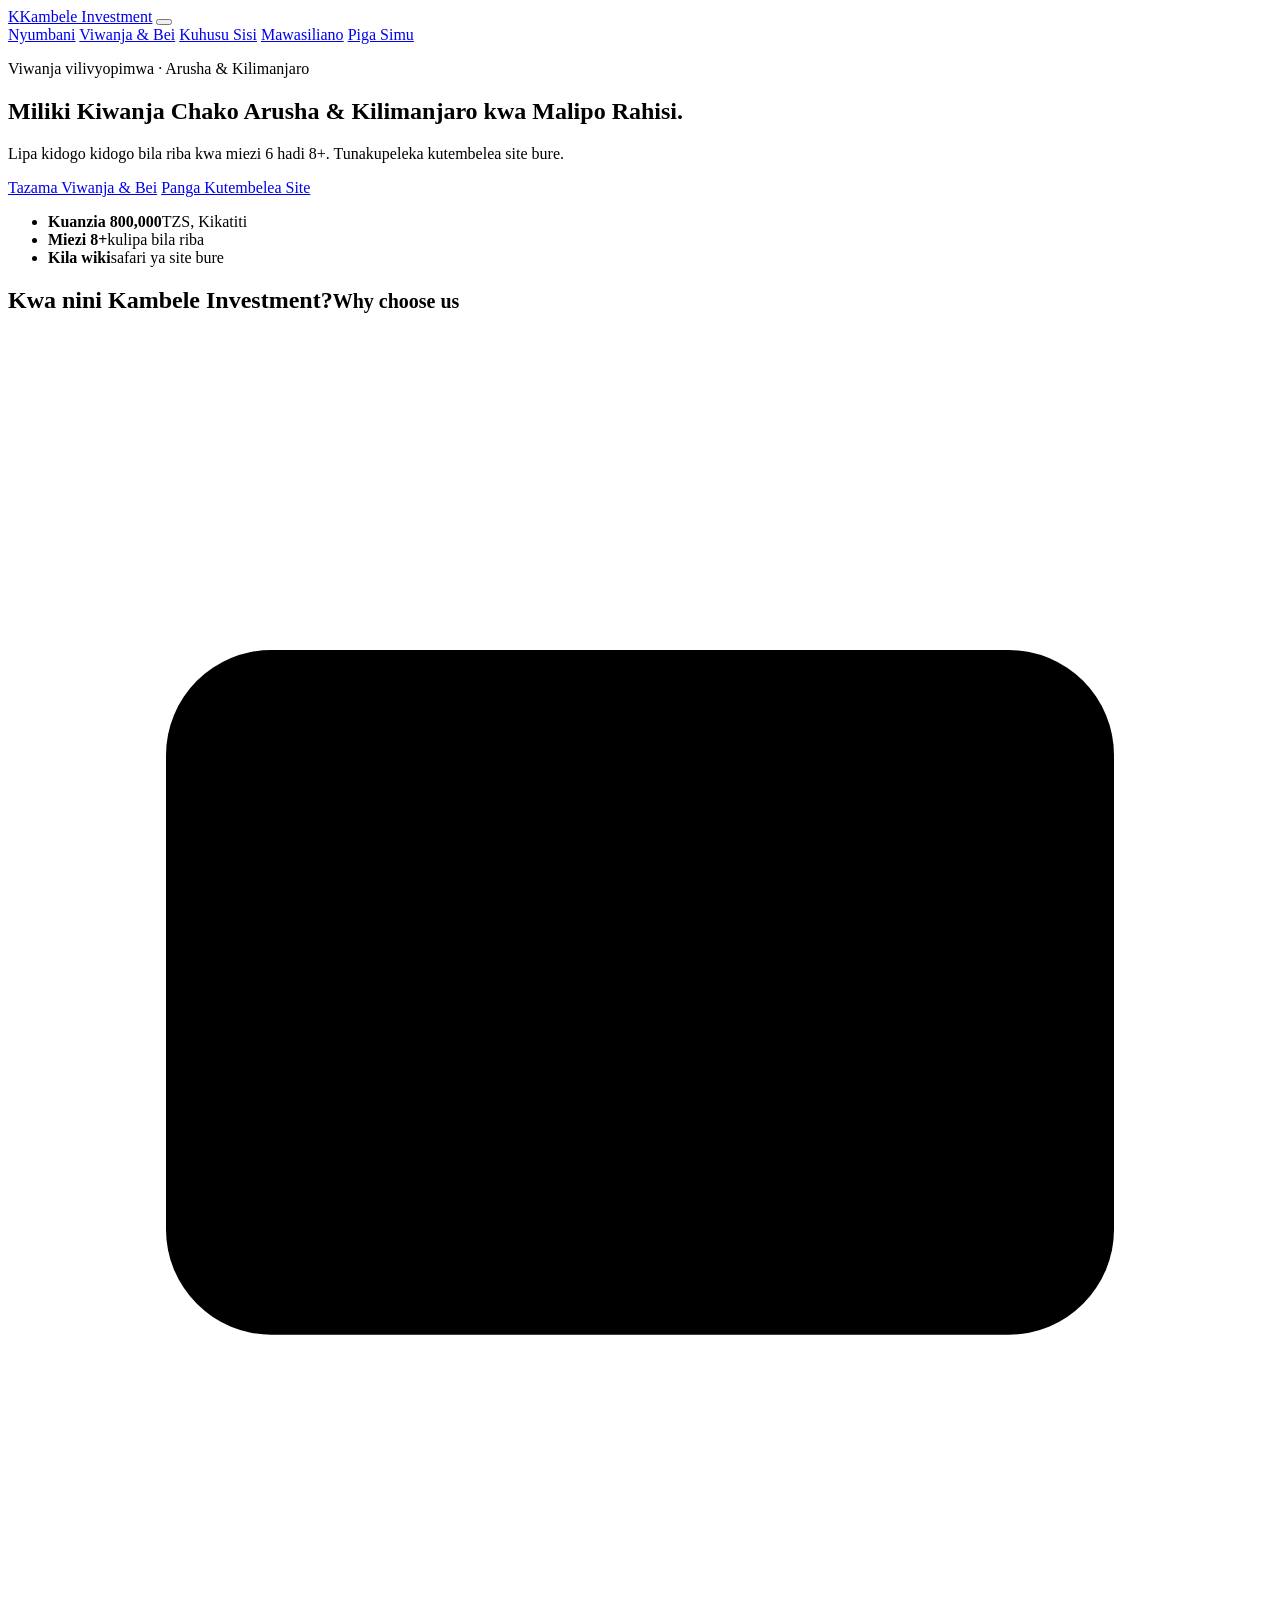
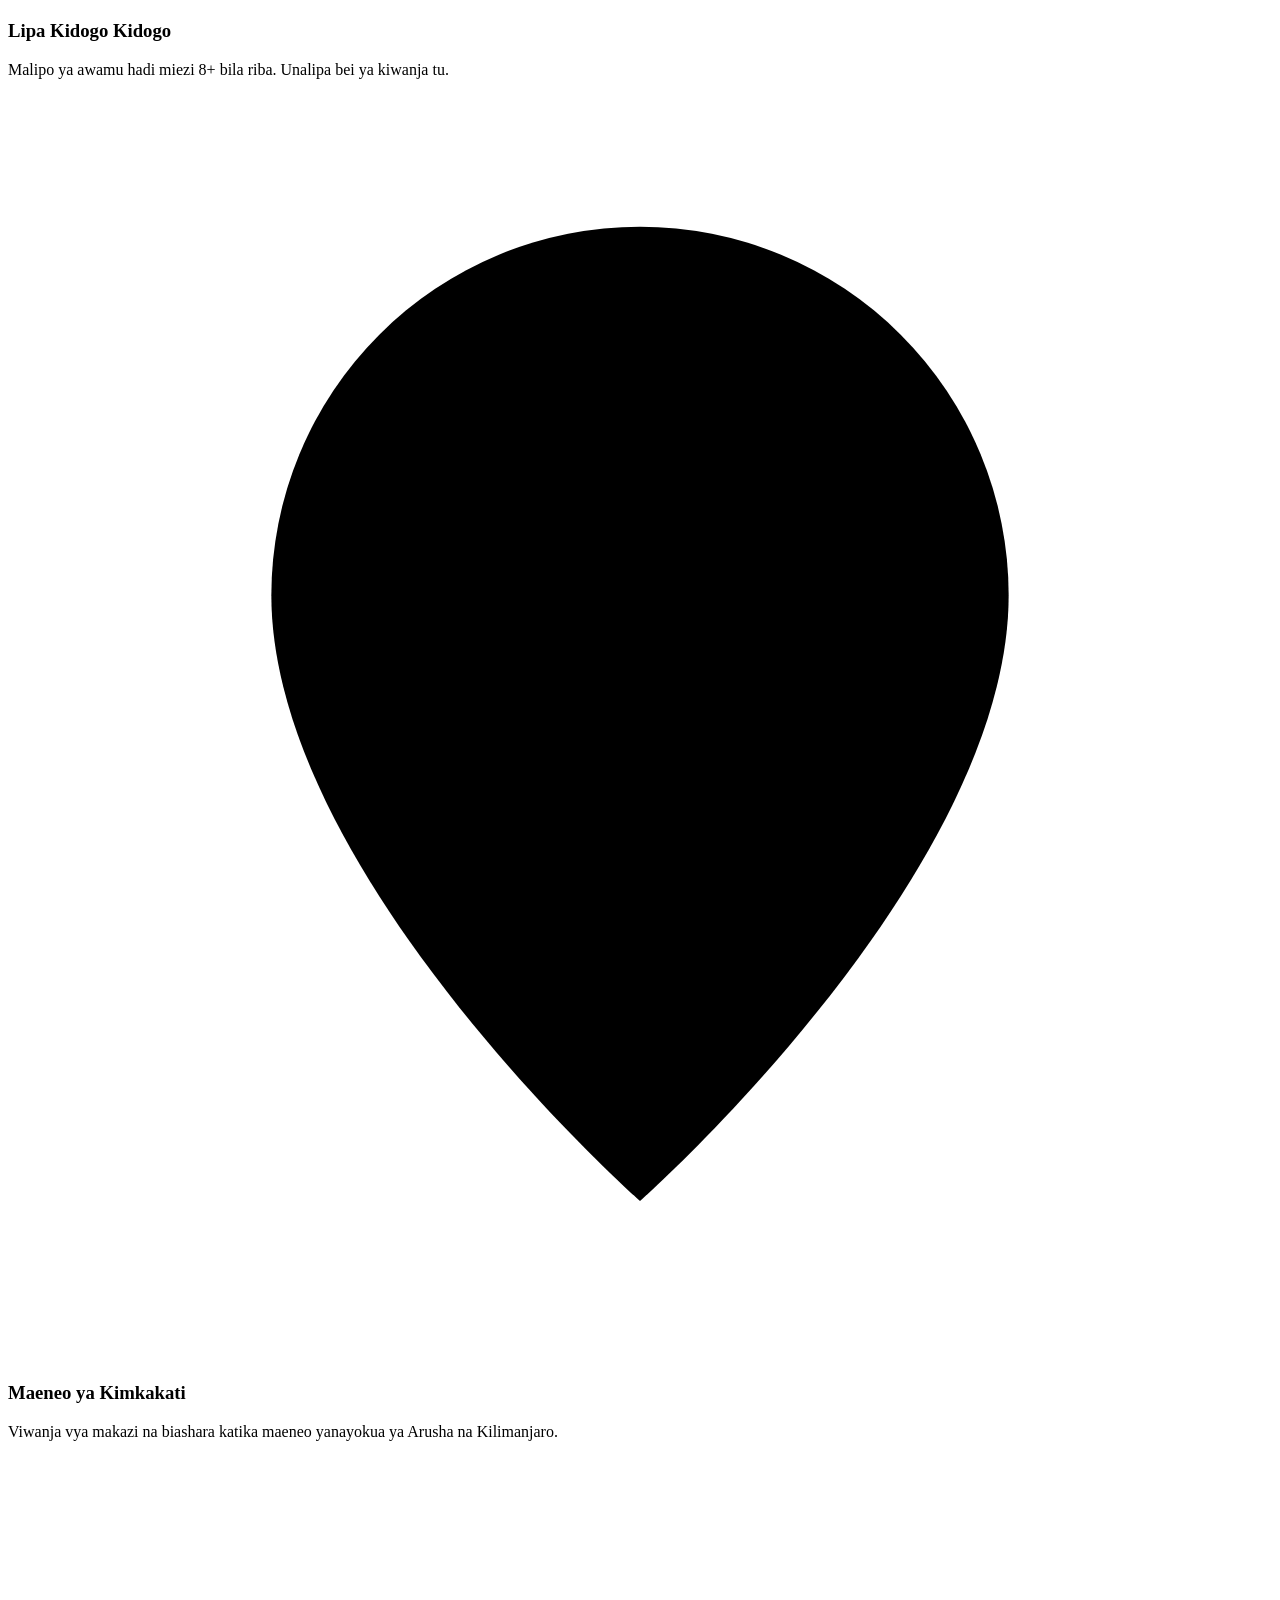
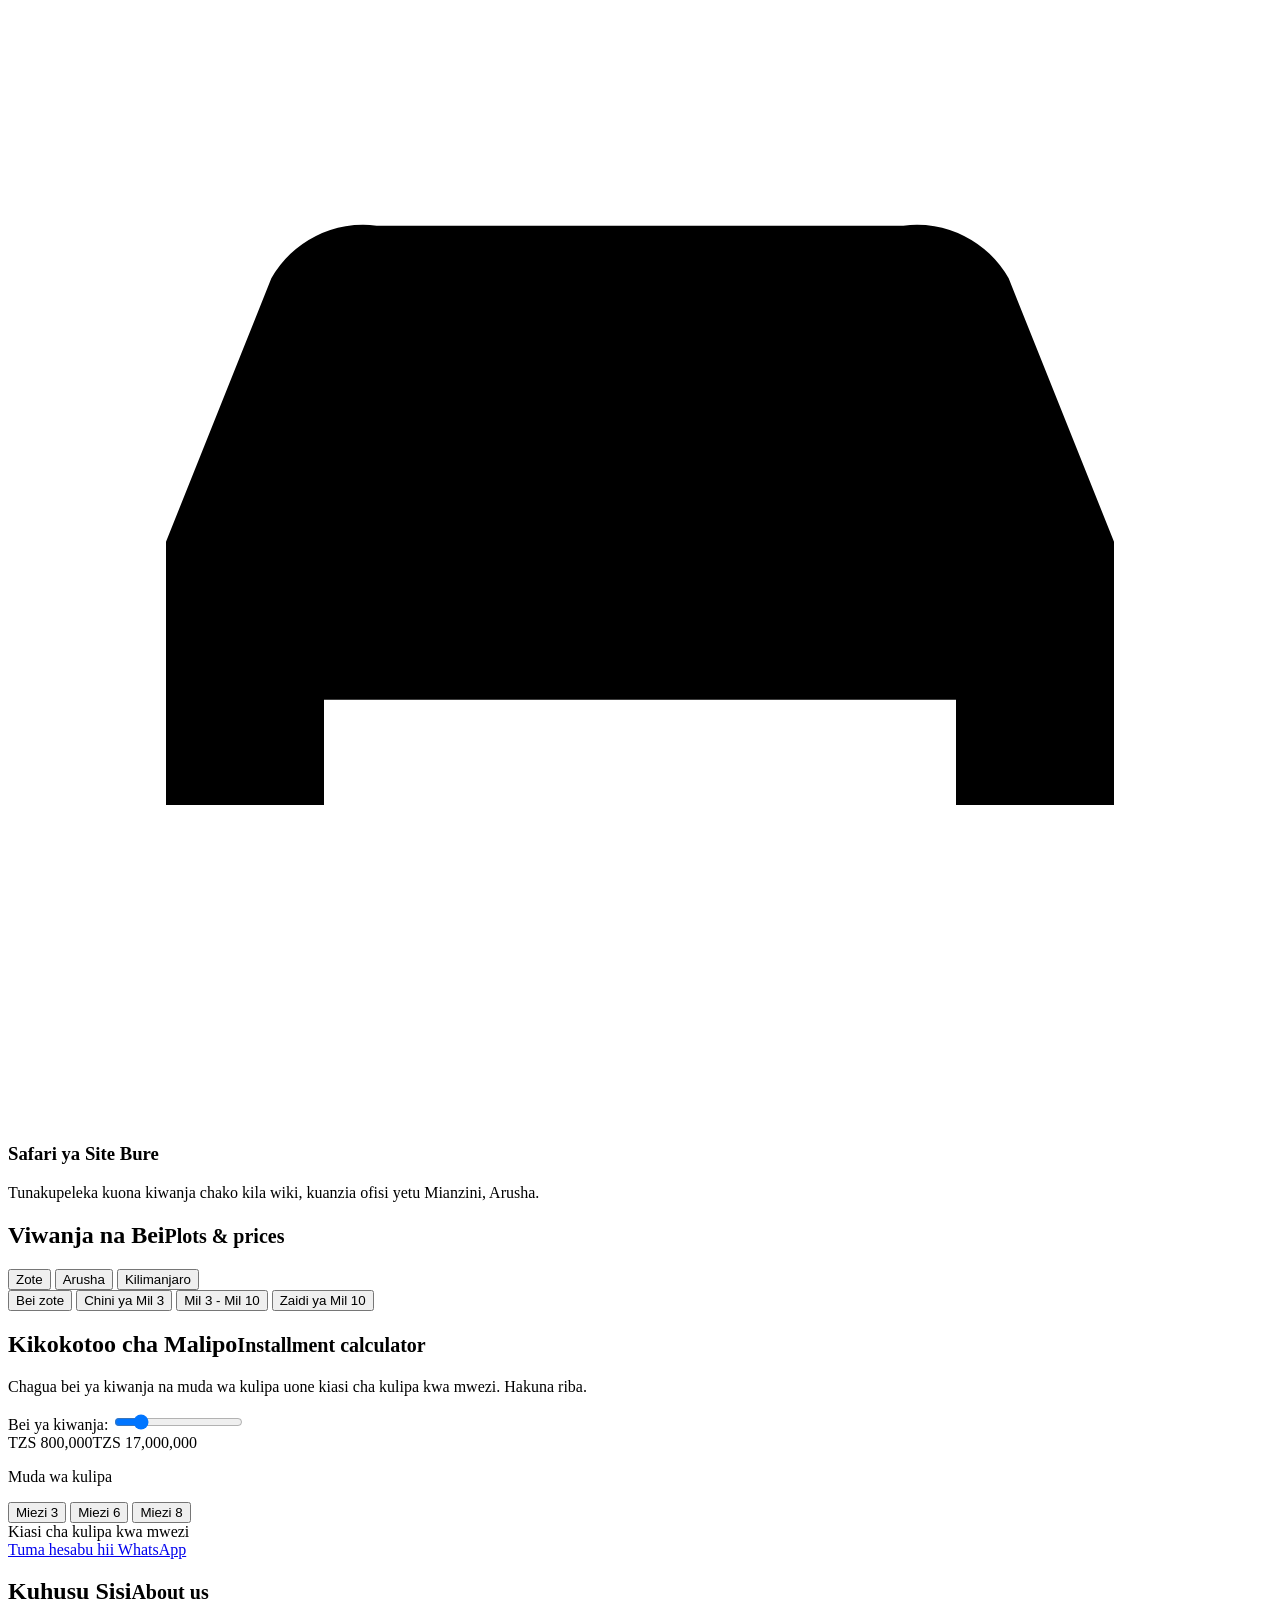
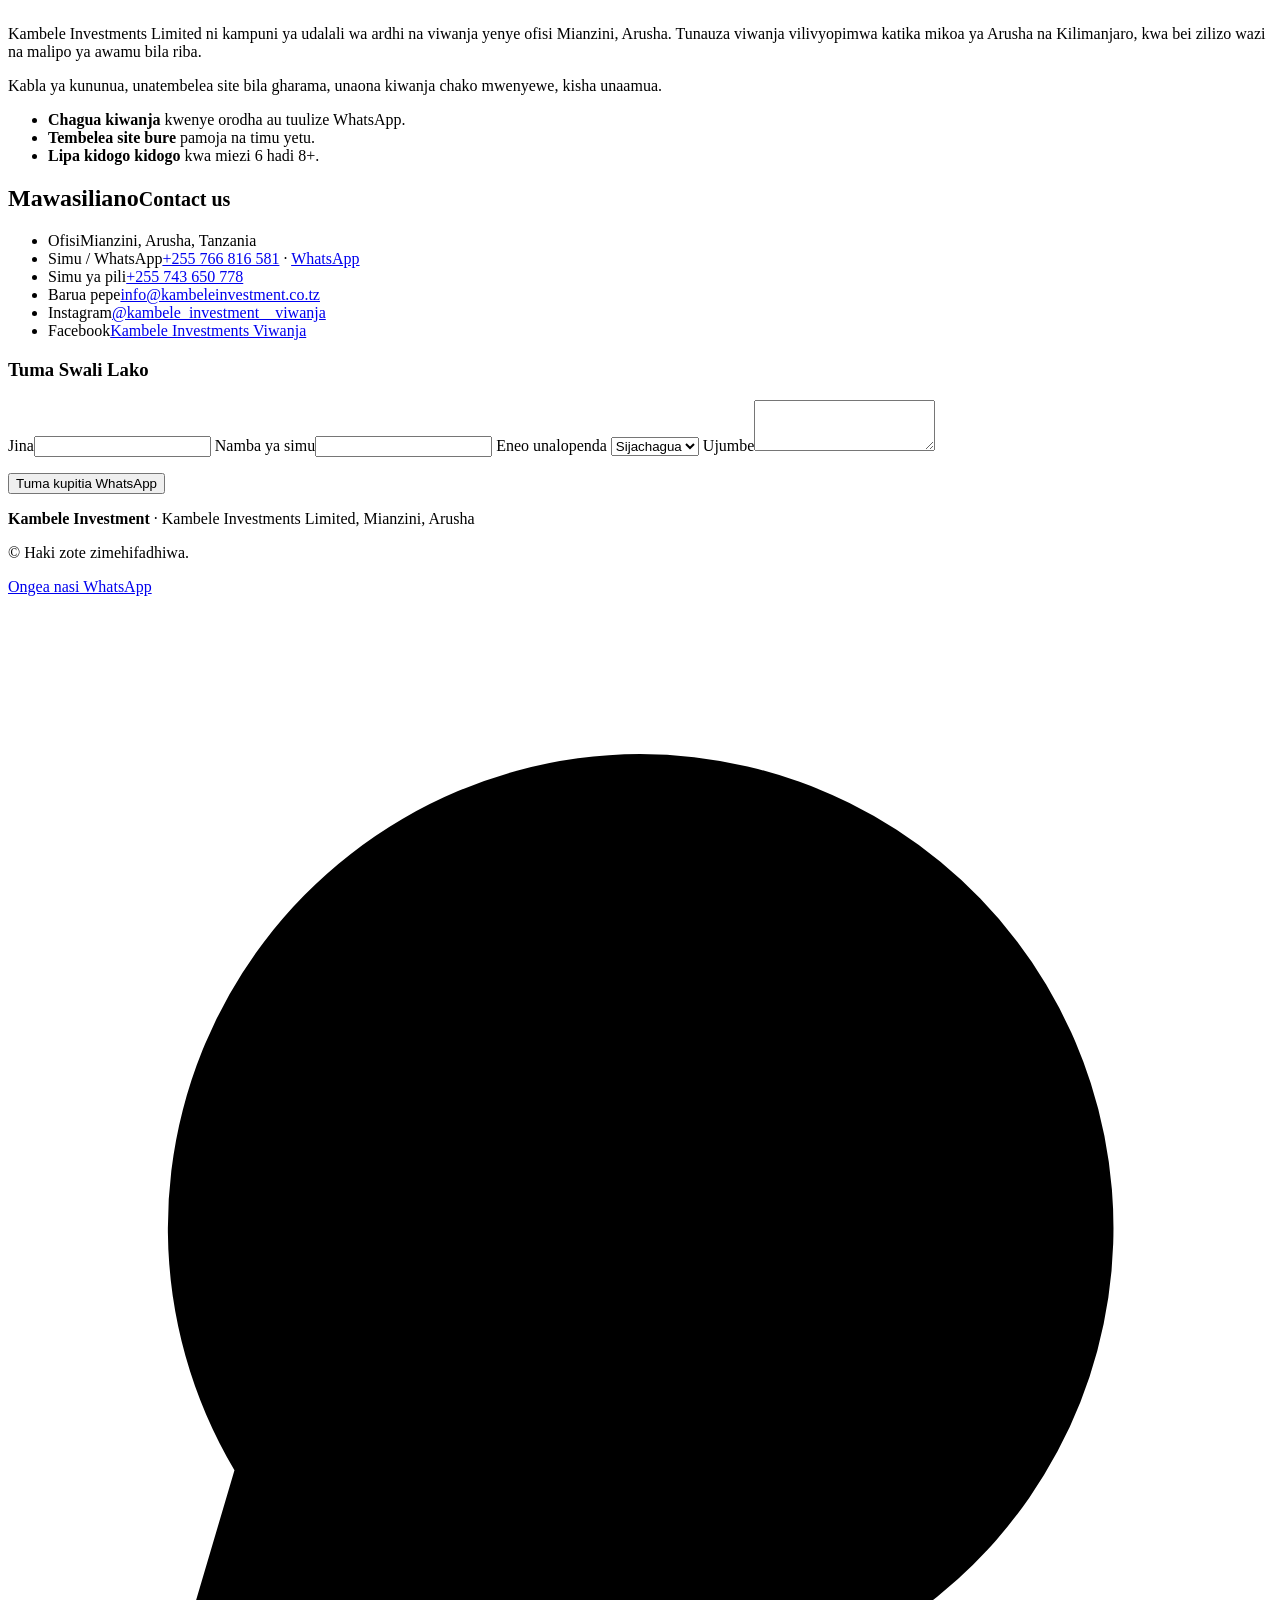
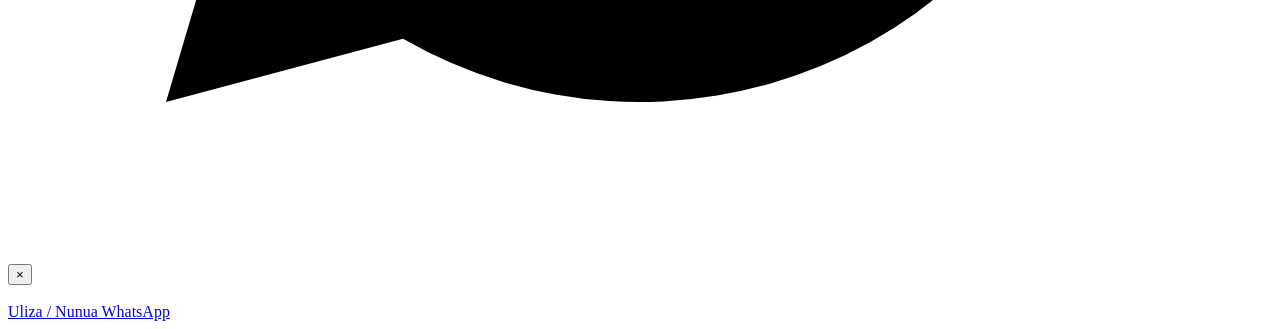
==== index.html @ 0713acb9 "Add files via upload" ====
<!DOCTYPE html>
<html lang="sw">
<head>
<meta charset="UTF-8">
<meta name="viewport" content="width=device-width, initial-scale=1">
<title>Kambele Investment | Viwanja vilivyopimwa Arusha &amp; Kilimanjaro</title>
<meta name="description" content="Miliki kiwanja chako Arusha na Kilimanjaro. Lipa kidogo kidogo bila riba kwa miezi 6 hadi 8+. Tembelea site bure.">
<link rel="preconnect" href="https://fonts.googleapis.com">
<link rel="preconnect" href="https://fonts.gstatic.com" crossorigin>
<link href="https://fonts.googleapis.com/css2?family=Inter:wght@400;500;600&family=Plus+Jakarta+Sans:wght@500;700;800&display=swap" rel="stylesheet">
<link rel="stylesheet" href="css/styles.css">
</head>
<body>

<header class="nav" id="nav">
  <div class="wrap nav__in">
    <a href="#nyumbani" class="brand"><span class="brand__mark">K</span>Kambele Investment</a>
    <button class="nav__toggle" id="navToggle" aria-label="Fungua menyu" aria-expanded="false"><span></span><span></span></button>
    <nav class="nav__links" id="navLinks">
      <a href="#nyumbani">Nyumbani</a>
      <a href="#viwanja">Viwanja &amp; Bei</a>
      <a href="#kuhusu">Kuhusu Sisi</a>
      <a href="#mawasiliano">Mawasiliano</a>
      <a href="tel:+255766816581" class="btn btn--gold btn--sm">Piga Simu</a>
    </nav>
  </div>
</header>

<main>
<section class="hero" id="nyumbani">
  <div class="wrap hero__in">
    <p class="hero__tag">Viwanja vilivyopimwa &middot; Arusha &amp; Kilimanjaro</p>
    <h1>Miliki Kiwanja Chako Arusha &amp; Kilimanjaro kwa Malipo Rahisi.</h1>
    <p class="hero__sub">Lipa kidogo kidogo bila riba kwa miezi 6 hadi 8+. Tunakupeleka kutembelea site bure.</p>
    <div class="hero__cta">
      <a href="#viwanja" class="btn btn--gold">Tazama Viwanja &amp; Bei</a>
      <a id="heroWa" href="#" target="_blank" rel="noopener" class="btn btn--ghost">Panga Kutembelea Site</a>
    </div>
    <ul class="hero__facts">
      <li><strong>Kuanzia 800,000</strong><span>TZS, Kikatiti</span></li>
      <li><strong>Miezi 8+</strong><span>kulipa bila riba</span></li>
      <li><strong>Kila wiki</strong><span>safari ya site bure</span></li>
    </ul>
  </div>
</section>

<section class="sec" id="faida">
  <div class="wrap">
    <h2 class="sec__title reveal">Kwa nini Kambele Investment?<small>Why choose us</small></h2>
    <div class="values">
      <article class="card value reveal">
        <svg viewBox="0 0 24 24" aria-hidden="true"><rect x="3" y="6" width="18" height="13" rx="2"/><path d="M3 10h18M7 15h3"/></svg>
        <h3>Lipa Kidogo Kidogo</h3>
        <p>Malipo ya awamu hadi miezi 8+ bila riba. Unalipa bei ya kiwanja tu.</p>
      </article>
      <article class="card value reveal">
        <svg viewBox="0 0 24 24" aria-hidden="true"><path d="M12 21s7-6.2 7-11.5A7 7 0 0 0 5 9.5C5 14.800 12 21 12 21z"/><circle cx="12" cy="9.500" r="2.500"/></svg>
        <h3>Maeneo ya Kimkakati</h3>
        <p>Viwanja vya makazi na biashara katika maeneo yanayokua ya Arusha na Kilimanjaro.</p>
      </article>
      <article class="card value reveal">
        <svg viewBox="0 0 24 24" aria-hidden="true"><path d="M3 13l2-5a2 2 0 0 1 2-1h10a2 2 0 0 1 2 1l2 5v5h-3v-2H6v2H3z"/><circle cx="7.500" cy="13.500" r="1"/><circle cx="16.500" cy="13.500" r="1"/></svg>
        <h3>Safari ya Site Bure</h3>
        <p>Tunakupeleka kuona kiwanja chako kila wiki, kuanzia ofisi yetu Mianzini, Arusha.</p>
      </article>
    </div>
  </div>
</section>

<section class="sec sec--alt" id="viwanja">
  <div class="wrap">
    <h2 class="sec__title reveal">Viwanja na Bei<small>Plots &amp; prices</small></h2>
    <div class="filters reveal" role="group" aria-label="Chuja viwanja">
      <div class="chips" id="regionFilter">
        <button class="chip is-on" data-v="all">Zote</button>
        <button class="chip" data-v="Arusha">Arusha</button>
        <button class="chip" data-v="Kilimanjaro">Kilimanjaro</button>
      </div>
      <div class="chips" id="priceFilter">
        <button class="chip is-on" data-v="all">Bei zote</button>
        <button class="chip" data-v="low">Chini ya Mil 3</button>
        <button class="chip" data-v="mid">Mil 3 - Mil 10</button>
        <button class="chip" data-v="high">Zaidi ya Mil 10</button>
      </div>
    </div>
    <p class="count" id="count" aria-live="polite"></p>
    <div class="grid" id="grid"></div>
  </div>
</section>

<section class="sec" id="kikokotoo">
  <div class="wrap calc">
    <div class="calc__intro reveal">
      <h2 class="sec__title">Kikokotoo cha Malipo<small>Installment calculator</small></h2>
      <p>Chagua bei ya kiwanja na muda wa kulipa uone kiasi cha kulipa kwa mwezi. Hakuna riba.</p>
    </div>
    <div class="card calc__box reveal">
      <label for="price" class="calc__lbl">Bei ya kiwanja: <strong id="priceOut"></strong></label>
      <input type="range" id="price" min="800000" max="17000000" step="100000" value="3500000">
      <div class="calc__range"><span>TZS 800,000</span><span>TZS 17,000,000</span></div>
      <p class="calc__lbl">Muda wa kulipa</p>
      <div class="chips" id="months">
        <button class="chip" data-m="3">Miezi 3</button>
        <button class="chip" data-m="6">Miezi 6</button>
        <button class="chip is-on" data-m="8">Miezi 8</button>
      </div>
      <div class="calc__res">
        <span>Kiasi cha kulipa kwa mwezi</span>
        <strong id="monthly"></strong>
      </div>
      <a id="calcWa" href="#" target="_blank" rel="noopener" class="btn btn--wa">Tuma hesabu hii WhatsApp</a>
    </div>
  </div>
</section>

<section class="sec sec--green" id="kuhusu">
  <div class="wrap about">
    <div class="reveal">
      <h2 class="sec__title">Kuhusu Sisi<small>About us</small></h2>
      <p>Kambele Investments Limited ni kampuni ya udalali wa ardhi na viwanja yenye ofisi Mianzini, Arusha. Tunauza viwanja vilivyopimwa katika mikoa ya Arusha na Kilimanjaro, kwa bei zilizo wazi na malipo ya awamu bila riba.</p>
      <p>Kabla ya kununua, unatembelea site bila gharama, unaona kiwanja chako mwenyewe, kisha unaamua.</p>
    </div>
    <ul class="steps reveal">
      <li><b>Chagua kiwanja</b> kwenye orodha au tuulize WhatsApp.</li>
      <li><b>Tembelea site bure</b> pamoja na timu yetu.</li>
      <li><b>Lipa kidogo kidogo</b> kwa miezi 6 hadi 8+.</li>
    </ul>
  </div>
</section>

<section class="sec" id="mawasiliano">
  <div class="wrap contact">
    <div class="reveal">
      <h2 class="sec__title">Mawasiliano<small>Contact us</small></h2>
      <ul class="clist">
        <li><span>Ofisi</span>Mianzini, Arusha, Tanzania</li>
        <li><span>Simu / WhatsApp</span><a href="tel:+255766816581">+255 766 816 581</a> &middot; <a href="https://wa.me/255766816581" target="_blank" rel="noopener">WhatsApp</a></li>
        <li><span>Simu ya pili</span><a href="tel:+255743650778">+255 743 650 778</a></li>
        <!-- EMAIL: badilisha anwani hapa na kwenye footer kama itabadilika -->
        <li><span>Barua pepe</span><a href="mailto:info@kambeleinvestment.co.tz">info@kambeleinvestment.co.tz</a></li>
        <li><span>Instagram</span><a href="https://www.instagram.com/kambele_investment__viwanja" target="_blank" rel="noopener">@kambele_investment__viwanja</a></li>
        <!-- FACEBOOK: weka link kamili ya page ukiipata -->
        <li><span>Facebook</span><a href="https://www.facebook.com/search/top?q=Kambele%20Investments%20Viwanja" target="_blank" rel="noopener">Kambele Investments Viwanja</a></li>
      </ul>
    </div>
    <form class="card form reveal" id="inquiry" novalidate>
      <h3>Tuma Swali Lako</h3>
      <label>Jina<input name="name" autocomplete="name" required></label>
      <label>Namba ya simu<input name="phone" type="tel" autocomplete="tel" required></label>
      <label>Eneo unalopenda
        <select name="loc"><option>Sijachagua</option></select>
      </label>
      <label>Ujumbe<textarea name="msg" rows="3"></textarea></label>
      <p class="form__err" id="formErr" role="alert"></p>
      <button class="btn btn--wa" type="submit">Tuma kupitia WhatsApp</button>
    </form>
  </div>
</section>
</main>

<footer class="foot">
  <div class="wrap">
    <p><strong>Kambele Investment</strong> &middot; Kambele Investments Limited, Mianzini, Arusha</p>
    <p>&copy; <span id="yr"></span> Haki zote zimehifadhiwa.</p>
  </div>
</footer>

<a href="https://wa.me/255766816581" id="waFloat" class="wa-float" target="_blank" rel="noopener" aria-label="Ongea nasi WhatsApp">
  <span class="wa-float__tip">Ongea nasi WhatsApp</span>
  <svg viewBox="0 0 24 24" aria-hidden="true"><path d="M12 3a9 9 0 0 0-7.700 13.600L3 21l4.500-1.200A9 9 0 1 0 12 3z"/><path d="M9 8.500c0 3.500 3 6.500 6.500 6.500l1-1.500-2-1-1 .8c-1-.4-2-1.400-2.400-2.400l.8-1-1-2z"/></svg>
</a>

<div class="modal" id="modal" aria-hidden="true">
  <div class="modal__bg" data-close></div>
  <div class="modal__box" role="dialog" aria-modal="true" aria-labelledby="mTitle">
    <button class="modal__x" data-close aria-label="Funga">&times;</button>
    <span class="tag" id="mTag"></span>
    <h3 id="mTitle"></h3>
    <dl id="mList"></dl>
    <a id="mWa" href="#" target="_blank" rel="noopener" class="btn btn--wa">Uliza / Nunua WhatsApp</a>
  </div>
</div>

<script src="js/main.js"></script>
</body>
</html>
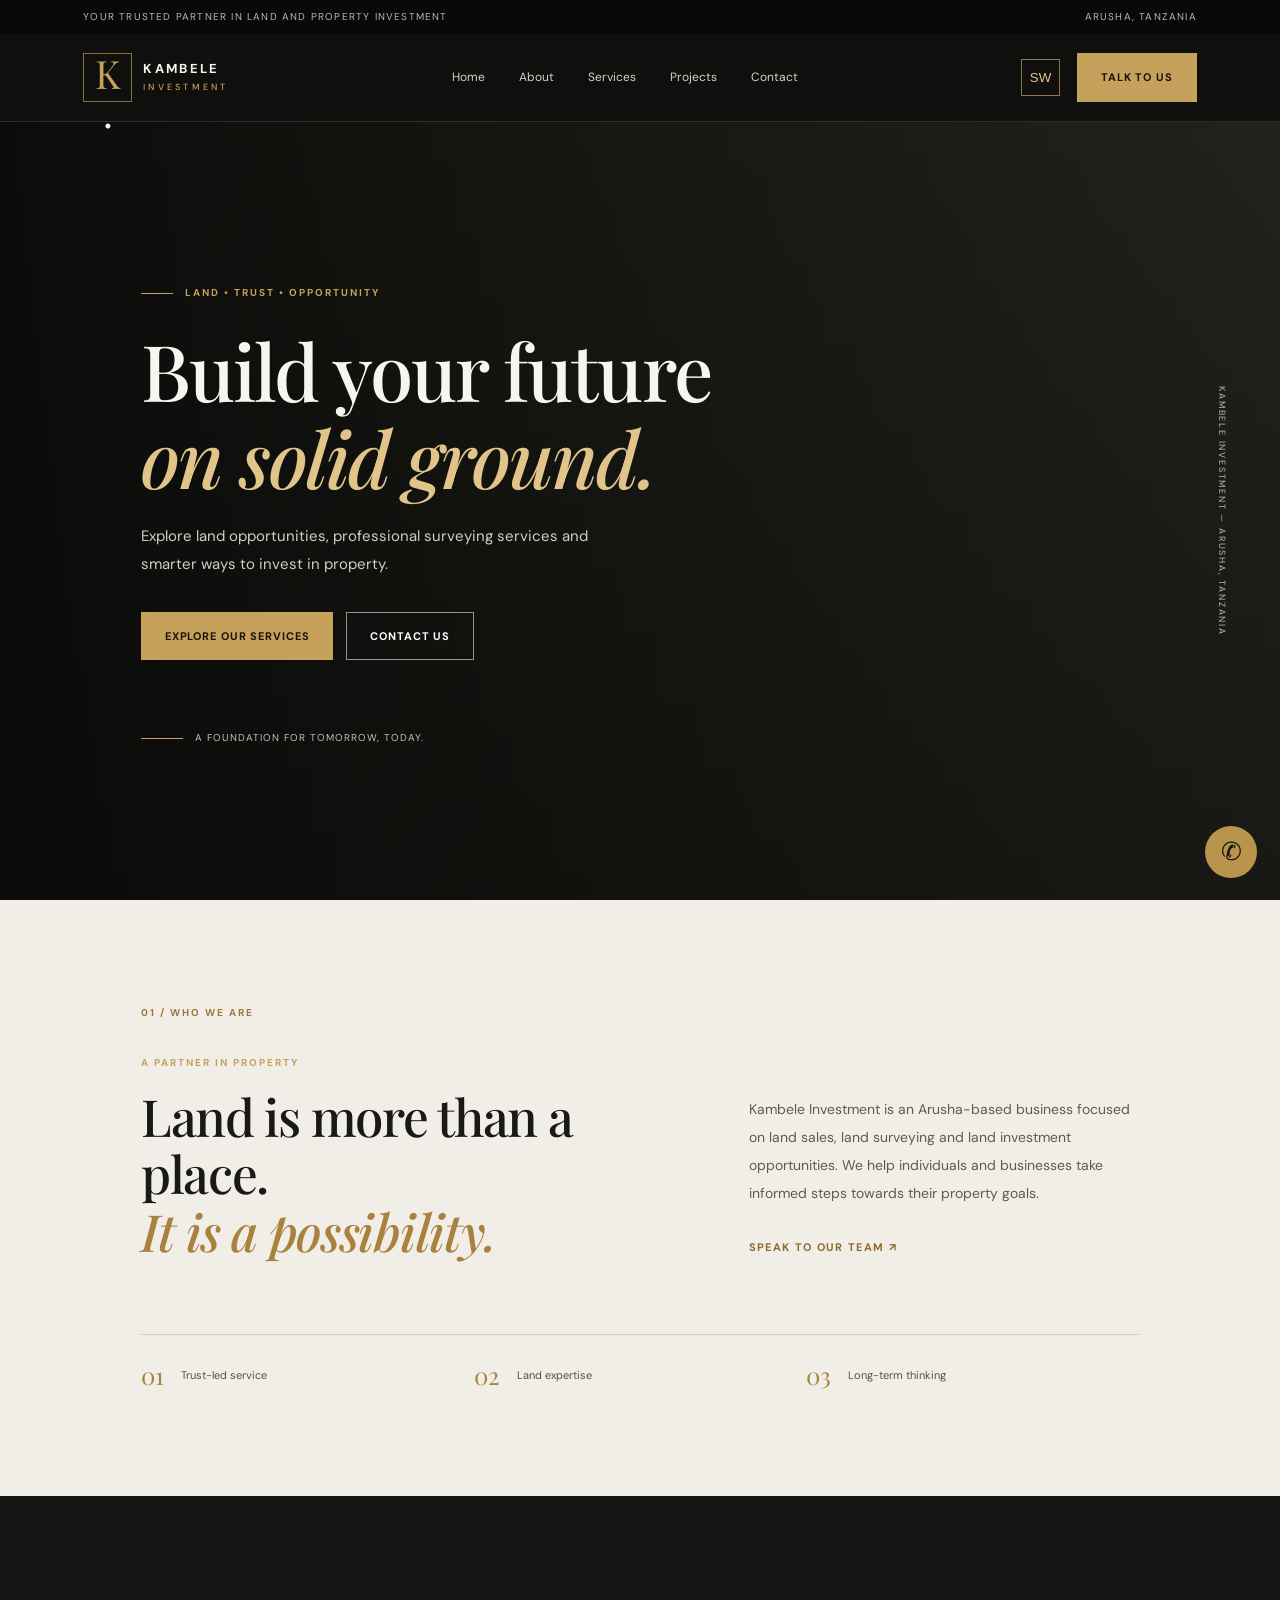
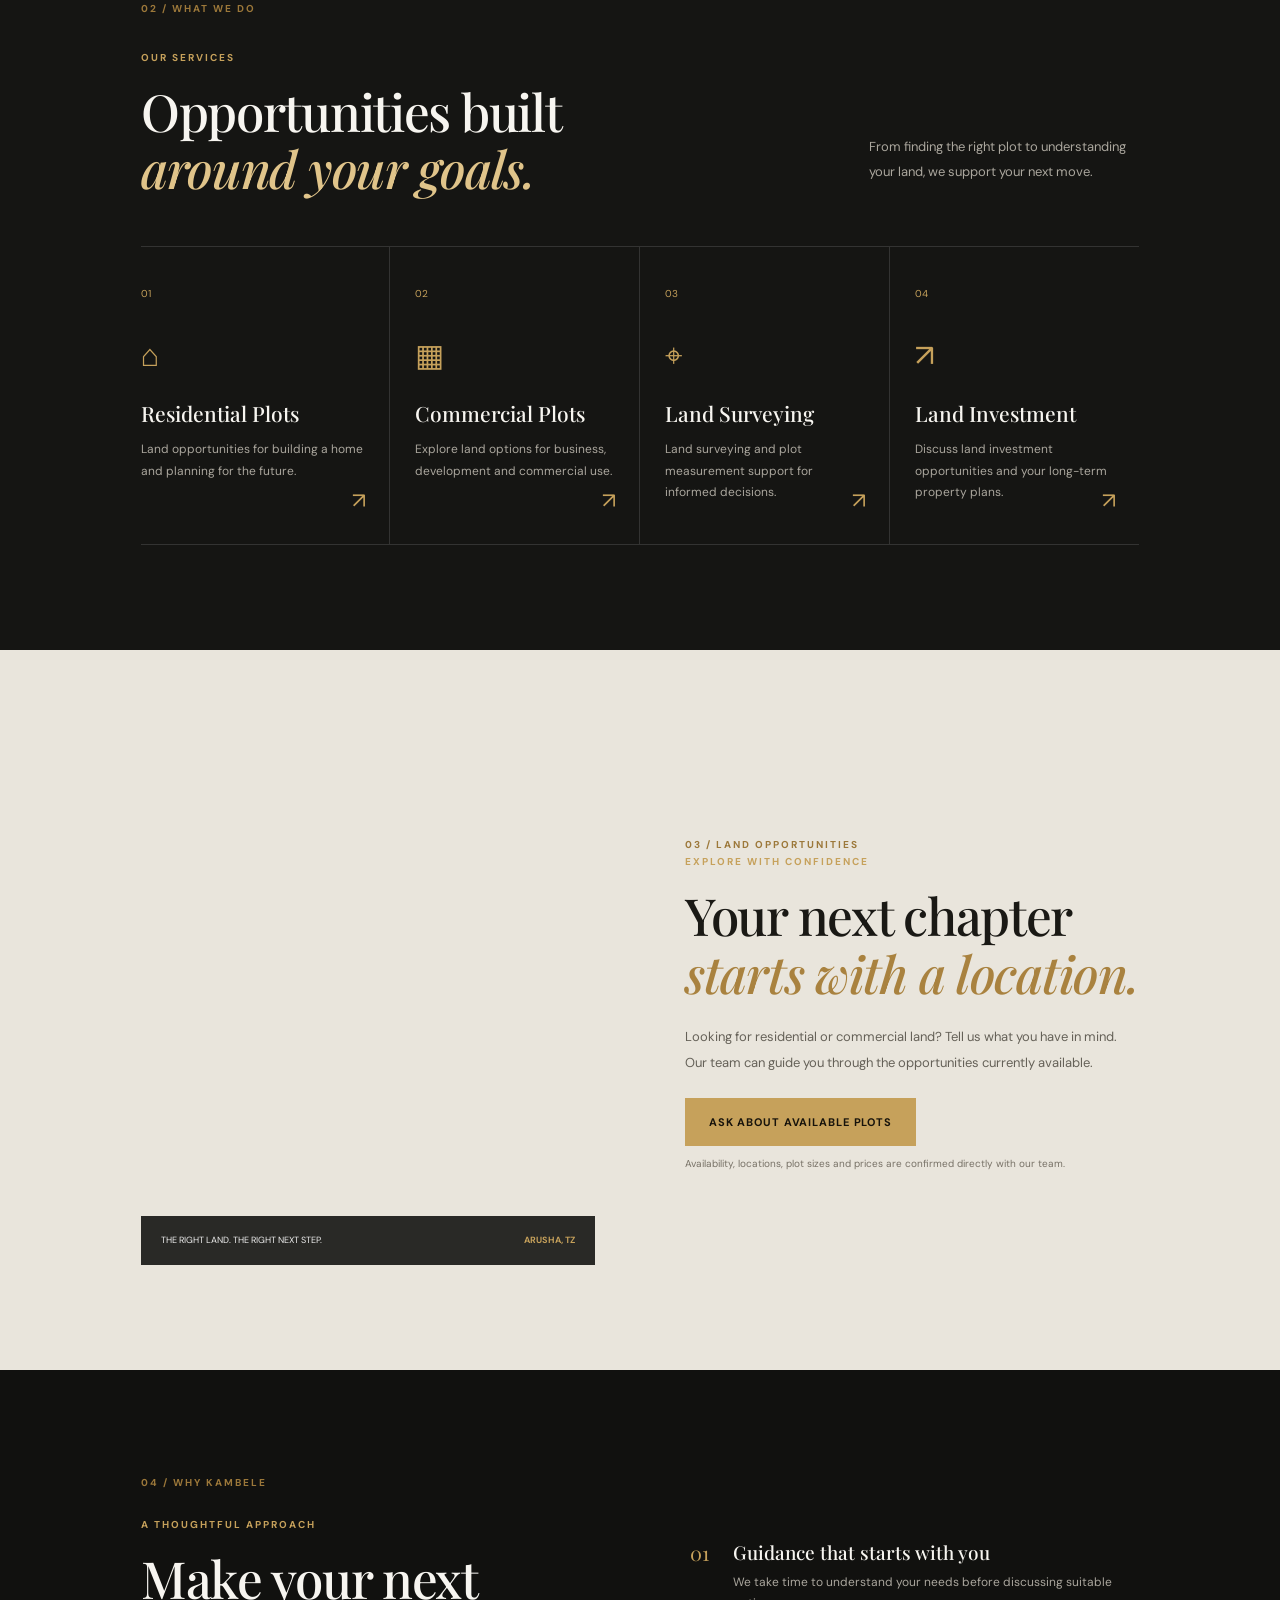
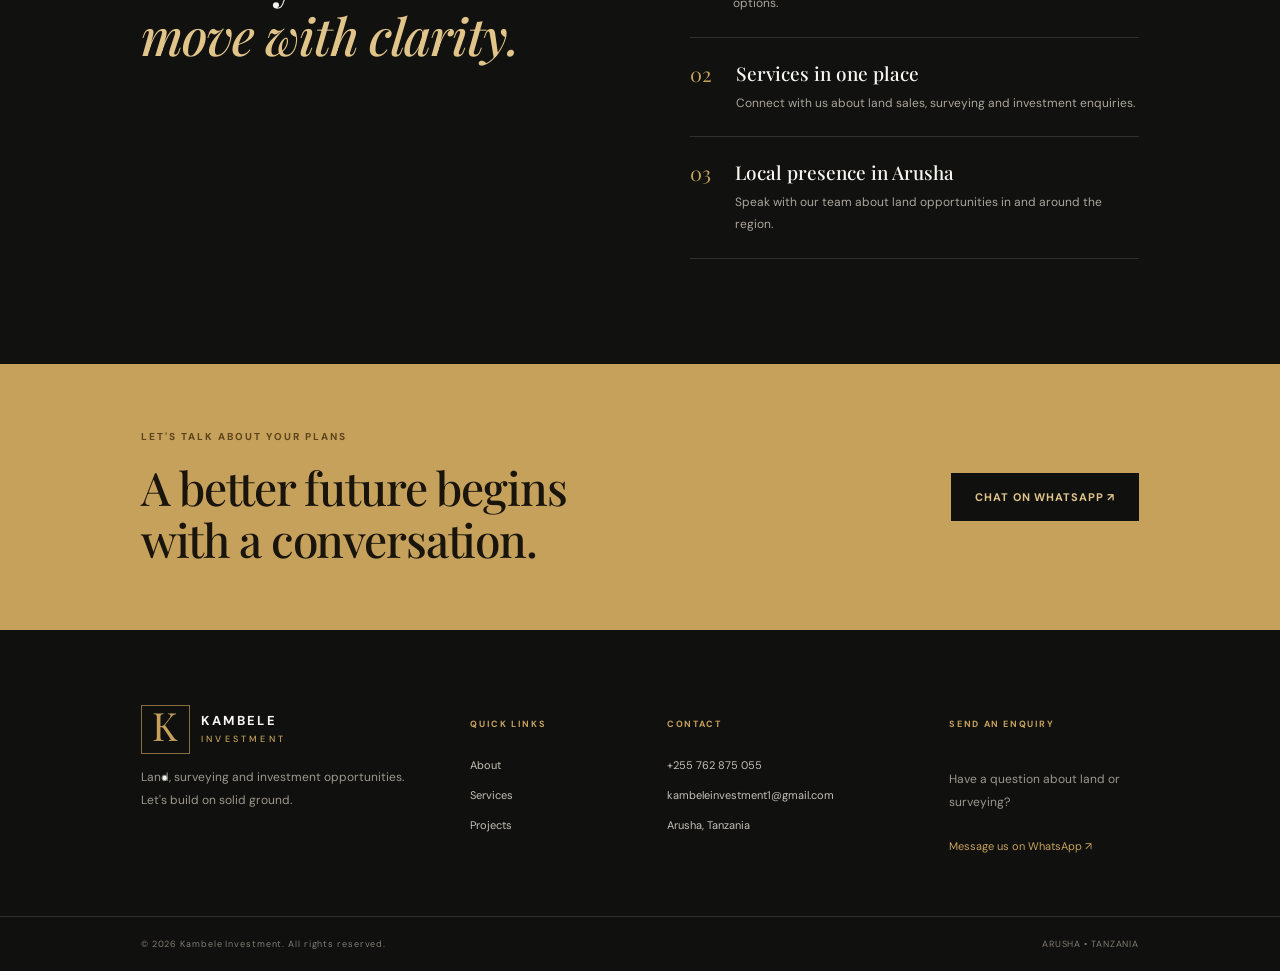
==== commit 2b1f0275: "Update index.html" ====
--- a/index.html
+++ b/index.html
@@ -1,186 +1,394 @@
 <!DOCTYPE html>
-<html lang="sw">
+<html lang="en">
 <head>
-<meta charset="UTF-8">
-<meta name="viewport" content="width=device-width, initial-scale=1">
-<title>Kambele Investment | Viwanja vilivyopimwa Arusha &amp; Kilimanjaro</title>
-<meta name="description" content="Miliki kiwanja chako Arusha na Kilimanjaro. Lipa kidogo kidogo bila riba kwa miezi 6 hadi 8+. Tembelea site bure.">
-<link rel="preconnect" href="https://fonts.googleapis.com">
-<link rel="preconnect" href="https://fonts.gstatic.com" crossorigin>
-<link href="https://fonts.googleapis.com/css2?family=Inter:wght@400;500;600&family=Plus+Jakarta+Sans:wght@500;700;800&display=swap" rel="stylesheet">
-<link rel="stylesheet" href="css/styles.css">
+  <meta charset="UTF-8">
+  <meta name="viewport" content="width=device-width, initial-scale=1.0">
+  <meta name="description" content="Kambele Investment - Land sales, land surveying and land investment opportunities in Tanzania.">
+  <title>Kambele Investment | Land & Property Investment</title>
+
+  <link rel="preconnect" href="https://fonts.googleapis.com">
+  <link rel="preconnect" href="https://fonts.gstatic.com" crossorigin>
+  <link href="https://fonts.googleapis.com/css2?family=DM+Sans:wght@400;500;600;700&family=Playfair+Display:wght@500;600;700&display=swap" rel="stylesheet">
+
+  <link rel="stylesheet" href="style.css">
 </head>
+
 <body>
 
-<header class="nav" id="nav">
-  <div class="wrap nav__in">
-    <a href="#nyumbani" class="brand"><span class="brand__mark">K</span>Kambele Investment</a>
-    <button class="nav__toggle" id="navToggle" aria-label="Fungua menyu" aria-expanded="false"><span></span><span></span></button>
-    <nav class="nav__links" id="navLinks">
-      <a href="#nyumbani">Nyumbani</a>
-      <a href="#viwanja">Viwanja &amp; Bei</a>
-      <a href="#kuhusu">Kuhusu Sisi</a>
-      <a href="#mawasiliano">Mawasiliano</a>
-      <a href="tel:+255766816581" class="btn btn--gold btn--sm">Piga Simu</a>
-    </nav>
-  </div>
+<div class="announcement">
+  <span data-i18n="announcement">Your trusted partner in land and property investment</span>
+  <span>Arusha, Tanzania</span>
+</div>
+
+<header class="site-header">
+
+  <a class="brand" href="#home">
+    <span class="brand-mark">K<span>.</span></span>
+    <span class="brand-name">KAMBELE
+      <small>INVESTMENT</small>
+    </span>
+  </a>
+
+  <button class="menu-toggle" aria-label="Open navigation">☰</button>
+
+  <nav class="nav">
+    <a href="#home" data-i18n="navHome">Home</a>
+    <a href="#about" data-i18n="navAbout">About</a>
+    <a href="#services" data-i18n="navServices">Services</a>
+    <a href="#projects" data-i18n="navProjects">Projects</a>
+    <a href="#contact" data-i18n="navContact">Contact</a>
+  </nav>
+
+  <div class="header-actions">
+    <button class="lang-switch" id="languageToggle">SW</button>
+    <a class="button button-gold header-cta"
+       href="https://wa.me/255762875055"
+       target="_blank"
+       data-i18n="headerCta">Talk to us</a>
+  </div>
+
 </header>
 
 <main>
-<section class="hero" id="nyumbani">
-  <div class="wrap hero__in">
-    <p class="hero__tag">Viwanja vilivyopimwa &middot; Arusha &amp; Kilimanjaro</p>
-    <h1>Miliki Kiwanja Chako Arusha &amp; Kilimanjaro kwa Malipo Rahisi.</h1>
-    <p class="hero__sub">Lipa kidogo kidogo bila riba kwa miezi 6 hadi 8+. Tunakupeleka kutembelea site bure.</p>
-    <div class="hero__cta">
-      <a href="#viwanja" class="btn btn--gold">Tazama Viwanja &amp; Bei</a>
-      <a id="heroWa" href="#" target="_blank" rel="noopener" class="btn btn--ghost">Panga Kutembelea Site</a>
-    </div>
-    <ul class="hero__facts">
-      <li><strong>Kuanzia 800,000</strong><span>TZS, Kikatiti</span></li>
-      <li><strong>Miezi 8+</strong><span>kulipa bila riba</span></li>
-      <li><strong>Kila wiki</strong><span>safari ya site bure</span></li>
-    </ul>
-  </div>
-</section>
-
-<section class="sec" id="faida">
-  <div class="wrap">
-    <h2 class="sec__title reveal">Kwa nini Kambele Investment?<small>Why choose us</small></h2>
-    <div class="values">
-      <article class="card value reveal">
-        <svg viewBox="0 0 24 24" aria-hidden="true"><rect x="3" y="6" width="18" height="13" rx="2"/><path d="M3 10h18M7 15h3"/></svg>
-        <h3>Lipa Kidogo Kidogo</h3>
-        <p>Malipo ya awamu hadi miezi 8+ bila riba. Unalipa bei ya kiwanja tu.</p>
-      </article>
-      <article class="card value reveal">
-        <svg viewBox="0 0 24 24" aria-hidden="true"><path d="M12 21s7-6.2 7-11.5A7 7 0 0 0 5 9.5C5 14.800 12 21 12 21z"/><circle cx="12" cy="9.500" r="2.500"/></svg>
-        <h3>Maeneo ya Kimkakati</h3>
-        <p>Viwanja vya makazi na biashara katika maeneo yanayokua ya Arusha na Kilimanjaro.</p>
-      </article>
-      <article class="card value reveal">
-        <svg viewBox="0 0 24 24" aria-hidden="true"><path d="M3 13l2-5a2 2 0 0 1 2-1h10a2 2 0 0 1 2 1l2 5v5h-3v-2H6v2H3z"/><circle cx="7.500" cy="13.500" r="1"/><circle cx="16.500" cy="13.500" r="1"/></svg>
-        <h3>Safari ya Site Bure</h3>
-        <p>Tunakupeleka kuona kiwanja chako kila wiki, kuanzia ofisi yetu Mianzini, Arusha.</p>
-      </article>
-    </div>
-  </div>
-</section>
-
-<section class="sec sec--alt" id="viwanja">
-  <div class="wrap">
-    <h2 class="sec__title reveal">Viwanja na Bei<small>Plots &amp; prices</small></h2>
-    <div class="filters reveal" role="group" aria-label="Chuja viwanja">
-      <div class="chips" id="regionFilter">
-        <button class="chip is-on" data-v="all">Zote</button>
-        <button class="chip" data-v="Arusha">Arusha</button>
-        <button class="chip" data-v="Kilimanjaro">Kilimanjaro</button>
+
+<!-- HERO SECTION -->
+
+<section class="hero" id="home">
+
+  <div class="hero-overlay"></div>
+
+  <div class="hero-content">
+
+    <p class="eyebrow">
+      <span></span>
+      LAND • TRUST • OPPORTUNITY
+    </p>
+
+    <h1 data-i18n="heroTitle">
+      Build your future<br>
+      <em>on solid ground.</em>
+    </h1>
+
+    <p class="hero-copy" data-i18n="heroCopy">
+      Explore land opportunities, professional surveying services
+      and smarter ways to invest in property.
+    </p>
+
+    <div class="hero-buttons">
+      <a class="button button-gold" href="#services"
+         data-i18n="exploreServices">Explore our services</a>
+
+      <a class="button button-outline" href="#contact"
+         data-i18n="contactUs">Contact us</a>
+    </div>
+
+    <div class="hero-note">
+      <span class="note-line"></span>
+      A foundation for tomorrow, today.
+    </div>
+
+  </div>
+
+  <div class="hero-side-label">
+    KAMBELE INVESTMENT — ARUSHA, TANZANIA
+  </div>
+
+</section>
+
+<!-- ABOUT SECTION -->
+
+<section class="intro section-pad" id="about">
+
+  <div class="section-kicker">01 / WHO WE ARE</div>
+
+  <div class="intro-grid">
+
+    <div>
+      <p class="gold-label">A PARTNER IN PROPERTY</p>
+
+      <h2 data-i18n="introTitle">
+        Land is more than a place.<br>
+        <em>It is a possibility.</em>
+      </h2>
+    </div>
+
+    <div class="intro-text">
+
+      <p data-i18n="introCopy">
+        Kambele Investment is an Arusha-based business focused on
+        land sales, land surveying and land investment opportunities.
+        We help individuals and businesses take informed steps
+        towards their property goals.
+      </p>
+
+      <a class="text-link" href="#contact">
+        Speak to our team ↗
+      </a>
+
+    </div>
+
+  </div>
+
+  <div class="values-strip">
+
+    <div>
+      <strong>01</strong>
+      <span>Trust-led service</span>
+    </div>
+
+    <div>
+      <strong>02</strong>
+      <span>Land expertise</span>
+    </div>
+
+    <div>
+      <strong>03</strong>
+      <span>Long-term thinking</span>
+    </div>
+
+  </div>
+
+</section>
+
+<!-- SERVICES -->
+
+<section class="services section-pad" id="services">
+
+  <div class="section-heading">
+
+    <div>
+      <div class="section-kicker">02 / WHAT WE DO</div>
+      <p class="gold-label">OUR SERVICES</p>
+
+      <h2 data-i18n="servicesTitle">
+        Opportunities built<br>
+        <em>around your goals.</em>
+      </h2>
+    </div>
+
+    <p class="heading-aside">
+      From finding the right plot to understanding your land,
+      we support your next move.
+    </p>
+
+  </div>
+
+  <div class="service-grid">
+
+    <article class="service-card">
+      <span class="service-number">01</span>
+      <div class="service-icon">⌂</div>
+      <h3>Residential Plots</h3>
+      <p>Land opportunities for building a home and planning for the future.</p>
+      <a href="#contact">↗</a>
+    </article>
+
+    <article class="service-card">
+      <span class="service-number">02</span>
+      <div class="service-icon">▦</div>
+      <h3>Commercial Plots</h3>
+      <p>Explore land options for business, development and commercial use.</p>
+      <a href="#contact">↗</a>
+    </article>
+
+    <article class="service-card">
+      <span class="service-number">03</span>
+      <div class="service-icon">⌖</div>
+      <h3>Land Surveying</h3>
+      <p>Land surveying and plot measurement support for informed decisions.</p>
+      <a href="#contact">↗</a>
+    </article>
+
+    <article class="service-card">
+      <span class="service-number">04</span>
+      <div class="service-icon">↗</div>
+      <h3>Land Investment</h3>
+      <p>Discuss land investment opportunities and your long-term property plans.</p>
+      <a href="#contact">↗</a>
+    </article>
+
+  </div>
+
+</section>
+
+<!-- PROJECTS -->
+
+<section class="feature section-pad" id="projects">
+
+  <div class="feature-image">
+    <div class="image-caption">
+      <span>THE RIGHT LAND. THE RIGHT NEXT STEP.</span>
+      <b>ARUSHA, TZ</b>
+    </div>
+  </div>
+
+  <div class="feature-content">
+
+    <div class="section-kicker">03 / LAND OPPORTUNITIES</div>
+
+    <p class="gold-label">EXPLORE WITH CONFIDENCE</p>
+
+    <h2>
+      Your next chapter<br>
+      <em>starts with a location.</em>
+    </h2>
+
+    <p>
+      Looking for residential or commercial land?
+      Tell us what you have in mind. Our team can guide you
+      through the opportunities currently available.
+    </p>
+
+    <a class="button button-gold"
+       href="https://wa.me/255762875055"
+       target="_blank">
+       Ask about available plots
+    </a>
+
+    <p class="small-note">
+      Availability, locations, plot sizes and prices are confirmed directly with our team.
+    </p>
+
+  </div>
+
+</section>
+
+<!-- WHY CHOOSE US -->
+
+<section class="why section-pad">
+
+  <div class="section-kicker">04 / WHY KAMBELE</div>
+
+  <div class="why-grid">
+
+    <div>
+      <p class="gold-label">A THOUGHTFUL APPROACH</p>
+
+      <h2>
+        Make your next<br>
+        <em>move with clarity.</em>
+      </h2>
+    </div>
+
+    <div class="why-list">
+
+      <div>
+        <span>01</span>
+        <section>
+          <h3>Guidance that starts with you</h3>
+          <p>We take time to understand your needs before discussing suitable options.</p>
+        </section>
       </div>
-      <div class="chips" id="priceFilter">
-        <button class="chip is-on" data-v="all">Bei zote</button>
-        <button class="chip" data-v="low">Chini ya Mil 3</button>
-        <button class="chip" data-v="mid">Mil 3 - Mil 10</button>
-        <button class="chip" data-v="high">Zaidi ya Mil 10</button>
+
+      <div>
+        <span>02</span>
+        <section>
+          <h3>Services in one place</h3>
+          <p>Connect with us about land sales, surveying and investment enquiries.</p>
+        </section>
       </div>
-    </div>
-    <p class="count" id="count" aria-live="polite"></p>
-    <div class="grid" id="grid"></div>
-  </div>
-</section>
-
-<section class="sec" id="kikokotoo">
-  <div class="wrap calc">
-    <div class="calc__intro reveal">
-      <h2 class="sec__title">Kikokotoo cha Malipo<small>Installment calculator</small></h2>
-      <p>Chagua bei ya kiwanja na muda wa kulipa uone kiasi cha kulipa kwa mwezi. Hakuna riba.</p>
-    </div>
-    <div class="card calc__box reveal">
-      <label for="price" class="calc__lbl">Bei ya kiwanja: <strong id="priceOut"></strong></label>
-      <input type="range" id="price" min="800000" max="17000000" step="100000" value="3500000">
-      <div class="calc__range"><span>TZS 800,000</span><span>TZS 17,000,000</span></div>
-      <p class="calc__lbl">Muda wa kulipa</p>
-      <div class="chips" id="months">
-        <button class="chip" data-m="3">Miezi 3</button>
-        <button class="chip" data-m="6">Miezi 6</button>
-        <button class="chip is-on" data-m="8">Miezi 8</button>
+
+      <div>
+        <span>03</span>
+        <section>
+          <h3>Local presence in Arusha</h3>
+          <p>Speak with our team about land opportunities in and around the region.</p>
+        </section>
       </div>
-      <div class="calc__res">
-        <span>Kiasi cha kulipa kwa mwezi</span>
-        <strong id="monthly"></strong>
-      </div>
-      <a id="calcWa" href="#" target="_blank" rel="noopener" class="btn btn--wa">Tuma hesabu hii WhatsApp</a>
-    </div>
-  </div>
-</section>
-
-<section class="sec sec--green" id="kuhusu">
-  <div class="wrap about">
-    <div class="reveal">
-      <h2 class="sec__title">Kuhusu Sisi<small>About us</small></h2>
-      <p>Kambele Investments Limited ni kampuni ya udalali wa ardhi na viwanja yenye ofisi Mianzini, Arusha. Tunauza viwanja vilivyopimwa katika mikoa ya Arusha na Kilimanjaro, kwa bei zilizo wazi na malipo ya awamu bila riba.</p>
-      <p>Kabla ya kununua, unatembelea site bila gharama, unaona kiwanja chako mwenyewe, kisha unaamua.</p>
-    </div>
-    <ul class="steps reveal">
-      <li><b>Chagua kiwanja</b> kwenye orodha au tuulize WhatsApp.</li>
-      <li><b>Tembelea site bure</b> pamoja na timu yetu.</li>
-      <li><b>Lipa kidogo kidogo</b> kwa miezi 6 hadi 8+.</li>
-    </ul>
-  </div>
-</section>
-
-<section class="sec" id="mawasiliano">
-  <div class="wrap contact">
-    <div class="reveal">
-      <h2 class="sec__title">Mawasiliano<small>Contact us</small></h2>
-      <ul class="clist">
-        <li><span>Ofisi</span>Mianzini, Arusha, Tanzania</li>
-        <li><span>Simu / WhatsApp</span><a href="tel:+255766816581">+255 766 816 581</a> &middot; <a href="https://wa.me/255766816581" target="_blank" rel="noopener">WhatsApp</a></li>
-        <li><span>Simu ya pili</span><a href="tel:+255743650778">+255 743 650 778</a></li>
-        <!-- EMAIL: badilisha anwani hapa na kwenye footer kama itabadilika -->
-        <li><span>Barua pepe</span><a href="mailto:info@kambeleinvestment.co.tz">info@kambeleinvestment.co.tz</a></li>
-        <li><span>Instagram</span><a href="https://www.instagram.com/kambele_investment__viwanja" target="_blank" rel="noopener">@kambele_investment__viwanja</a></li>
-        <!-- FACEBOOK: weka link kamili ya page ukiipata -->
-        <li><span>Facebook</span><a href="https://www.facebook.com/search/top?q=Kambele%20Investments%20Viwanja" target="_blank" rel="noopener">Kambele Investments Viwanja</a></li>
-      </ul>
-    </div>
-    <form class="card form reveal" id="inquiry" novalidate>
-      <h3>Tuma Swali Lako</h3>
-      <label>Jina<input name="name" autocomplete="name" required></label>
-      <label>Namba ya simu<input name="phone" type="tel" autocomplete="tel" required></label>
-      <label>Eneo unalopenda
-        <select name="loc"><option>Sijachagua</option></select>
-      </label>
-      <label>Ujumbe<textarea name="msg" rows="3"></textarea></label>
-      <p class="form__err" id="formErr" role="alert"></p>
-      <button class="btn btn--wa" type="submit">Tuma kupitia WhatsApp</button>
-    </form>
-  </div>
-</section>
+
+    </div>
+
+  </div>
+
+</section>
+
+<!-- CALL TO ACTION -->
+
+<section class="cta-band">
+
+  <div>
+    <p class="gold-label">LET'S TALK ABOUT YOUR PLANS</p>
+
+    <h2>
+      A better future begins<br>
+      with a conversation.
+    </h2>
+  </div>
+
+  <a class="button button-dark"
+     href="https://wa.me/255762875055"
+     target="_blank">
+     Chat on WhatsApp ↗
+  </a>
+
+</section>
+
 </main>
 
-<footer class="foot">
-  <div class="wrap">
-    <p><strong>Kambele Investment</strong> &middot; Kambele Investments Limited, Mianzini, Arusha</p>
-    <p>&copy; <span id="yr"></span> Haki zote zimehifadhiwa.</p>
-  </div>
+<!-- FOOTER -->
+
+<footer id="contact">
+
+  <div class="footer-main">
+
+    <div class="footer-brand">
+
+      <a class="brand brand-light" href="#home">
+        <span class="brand-mark">K<span>.</span></span>
+        <span class="brand-name">
+          KAMBELE
+          <small>INVESTMENT</small>
+        </span>
+      </a>
+
+      <p>
+        Land, surveying and investment opportunities.
+        Let's build on solid ground.
+      </p>
+
+    </div>
+
+    <div class="footer-col">
+      <h4>QUICK LINKS</h4>
+      <a href="#about">About</a>
+      <a href="#services">Services</a>
+      <a href="#projects">Projects</a>
+    </div>
+
+    <div class="footer-col">
+      <h4>CONTACT</h4>
+      <a href="https://wa.me/255762875055">+255 762 875 055</a>
+      <a href="mailto:kambeleinvestment1@gmail.com">
+        kambeleinvestment1@gmail.com
+      </a>
+      <span>Arusha, Tanzania</span>
+    </div>
+
+    <div class="footer-col">
+      <h4>SEND AN ENQUIRY</h4>
+      <p>Have a question about land or surveying?</p>
+      <a class="footer-whatsapp"
+         href="https://wa.me/255762875055"
+         target="_blank">
+         Message us on WhatsApp ↗
+      </a>
+    </div>
+
+  </div>
+
+  <div class="footer-bottom">
+    <span>© <span id="year"></span> Kambele Investment. All rights reserved.</span>
+    <span>ARUSHA • TANZANIA</span>
+  </div>
+
 </footer>
 
-<a href="https://wa.me/255766816581" id="waFloat" class="wa-float" target="_blank" rel="noopener" aria-label="Ongea nasi WhatsApp">
-  <span class="wa-float__tip">Ongea nasi WhatsApp</span>
-  <svg viewBox="0 0 24 24" aria-hidden="true"><path d="M12 3a9 9 0 0 0-7.700 13.600L3 21l4.500-1.200A9 9 0 1 0 12 3z"/><path d="M9 8.500c0 3.500 3 6.500 6.500 6.500l1-1.500-2-1-1 .8c-1-.4-2-1.400-2.400-2.400l.8-1-1-2z"/></svg>
-</a>
-
-<div class="modal" id="modal" aria-hidden="true">
-  <div class="modal__bg" data-close></div>
-  <div class="modal__box" role="dialog" aria-modal="true" aria-labelledby="mTitle">
-    <button class="modal__x" data-close aria-label="Funga">&times;</button>
-    <span class="tag" id="mTag"></span>
-    <h3 id="mTitle"></h3>
-    <dl id="mList"></dl>
-    <a id="mWa" href="#" target="_blank" rel="noopener" class="btn btn--wa">Uliza / Nunua WhatsApp</a>
-  </div>
-</div>
-
-<script src="js/main.js"></script>
+<a class="floating-whatsapp"
+   href="https://wa.me/255762875055"
+   target="_blank"
+   aria-label="WhatsApp">✆</a>
+
+<script src="script.js"></script>
+
 </body>
 </html>
--- a/style.css
+++ b/style.css
@@ -0,0 +1,731 @@
+:root {
+  --black: #10100f;
+  --black2: #171715;
+  --gold: #c6a15b;
+  --gold-light: #e0c48a;
+  --white: #f7f5f0;
+  --muted: #a7a49d;
+  --line: rgba(255,255,255,.13);
+  --serif: "Playfair Display", Georgia, serif;
+  --sans: "DM Sans", Arial, sans-serif;
+}
+
+* {
+  box-sizing: border-box;
+}
+
+html {
+  scroll-behavior: smooth;
+}
+
+body {
+  margin: 0;
+  background: var(--black);
+  color: var(--white);
+  font-family: var(--sans);
+  line-height: 1.65;
+}
+
+a {
+  color: inherit;
+  text-decoration: none;
+}
+
+.announcement {
+  height: 34px;
+  background: #090909;
+  color: #bdb8ad;
+  display: flex;
+  justify-content: space-between;
+  align-items: center;
+  padding: 0 6.5%;
+  font-size: 10px;
+  letter-spacing: .12em;
+  text-transform: uppercase;
+}
+
+.site-header {
+  height: 88px;
+  padding: 0 6.5%;
+  display: flex;
+  align-items: center;
+  justify-content: space-between;
+  background: rgba(16,16,15,.96);
+  position: sticky;
+  top: 0;
+  z-index: 20;
+  border-bottom: 1px solid var(--line);
+  backdrop-filter: blur(12px);
+}
+
+.brand {
+  display: flex;
+  align-items: center;
+  gap: 11px;
+}
+
+.brand-mark {
+  font-family: var(--serif);
+  font-size: 39px;
+  line-height: 1;
+  color: var(--gold);
+  border: 1px solid rgba(198,161,91,.65);
+  width: 49px;
+  height: 49px;
+  display: grid;
+  place-items: center;
+}
+
+.brand-mark span {
+  color: var(--white);
+}
+
+.brand-name {
+  font-size: 13px;
+  font-weight: 700;
+  letter-spacing: .18em;
+  line-height: 1.3;
+}
+
+.brand-name small {
+  display: block;
+  font-size: 9px;
+  font-weight: 500;
+  letter-spacing: .36em;
+  color: var(--gold);
+  margin-top: 4px;
+}
+
+.nav {
+  display: flex;
+  gap: 34px;
+}
+
+.nav a {
+  font-size: 12px;
+  color: #d5d1c8;
+  transition: .25s;
+}
+
+.nav a:hover {
+  color: var(--gold);
+}
+
+.header-actions {
+  display: flex;
+  align-items: center;
+  gap: 17px;
+}
+
+.lang-switch {
+  background: transparent;
+  border: 1px solid rgba(198,161,91,.7);
+  color: var(--gold-light);
+  width: 39px;
+  height: 37px;
+  cursor: pointer;
+}
+
+.button {
+  display: inline-flex;
+  align-items: center;
+  justify-content: center;
+  padding: 14px 23px;
+  font-size: 11px;
+  letter-spacing: .08em;
+  text-transform: uppercase;
+  font-weight: 700;
+  transition: .25s;
+  border: 1px solid transparent;
+}
+
+.button-gold {
+  background: var(--gold);
+  color: #17130b;
+}
+
+.button-gold:hover {
+  background: var(--gold-light);
+  transform: translateY(-2px);
+}
+
+.button-outline {
+  border-color: rgba(255,255,255,.55);
+  color: white;
+}
+
+.button-outline:hover {
+  border-color: var(--gold);
+  color: var(--gold);
+}
+
+.button-dark {
+  background: var(--black);
+  color: var(--gold-light);
+}
+
+.menu-toggle {
+  display: none;
+  background: none;
+  border: 0;
+  color: white;
+  font-size: 25px;
+}
+
+/* HERO */
+
+.hero {
+  min-height: 690px;
+  height: calc(100vh - 122px);
+  max-height: 850px;
+  position: relative;
+  display: flex;
+  align-items: center;
+  padding: 0 11%;
+  background:
+    #26251f
+    url("https://images.unsplash.com/photo-1500382017468-9049fed747ef?auto=format&fit=crop&w=2200&q=85")
+    center 54%/cover no-repeat;
+}
+
+.hero-overlay {
+  position: absolute;
+  inset: 0;
+  background:
+    linear-gradient(90deg,rgba(9,10,8,.91),rgba(9,10,8,.12)),
+    linear-gradient(0deg,rgba(9,10,8,.4),transparent);
+}
+
+.hero-content {
+  position: relative;
+  z-index: 1;
+  max-width: 690px;
+}
+
+.eyebrow,
+.gold-label,
+.section-kicker {
+  font-size: 10px;
+  letter-spacing: .2em;
+  color: var(--gold);
+  font-weight: 700;
+}
+
+.eyebrow {
+  display: flex;
+  align-items: center;
+  gap: 12px;
+}
+
+.eyebrow span {
+  height: 1px;
+  width: 32px;
+  background: var(--gold);
+}
+
+h1, h2 {
+  font-family: var(--serif);
+  font-weight: 500;
+  line-height: 1.12;
+  letter-spacing: -.025em;
+}
+
+h1 {
+  font-size: clamp(48px,6.1vw,82px);
+  margin: 25px 0 20px;
+}
+
+h1 em, h2 em {
+  font-weight: 500;
+  color: var(--gold-light);
+}
+
+.hero-copy {
+  max-width: 470px;
+  color: #d0cec8;
+  font-size: 15px;
+  line-height: 1.9;
+}
+
+.hero-buttons {
+  display: flex;
+  gap: 13px;
+  margin-top: 33px;
+}
+
+.hero-note {
+  display: flex;
+  align-items: center;
+  gap: 12px;
+  margin-top: 70px;
+  color: #c4c0b7;
+  font-size: 10px;
+  letter-spacing: .1em;
+  text-transform: uppercase;
+}
+
+.note-line {
+  width: 42px;
+  height: 1px;
+  background: var(--gold);
+}
+
+.hero-side-label {
+  position: absolute;
+  right: 4%;
+  top: 50%;
+  writing-mode: vertical-rl;
+  transform: translateY(-50%);
+  font-size: 9px;
+  letter-spacing: .2em;
+  color: rgba(255,255,255,.7);
+}
+
+/* GENERAL SECTIONS */
+
+.section-pad {
+  padding: 105px 11%;
+}
+
+.intro {
+  background: #f1eee7;
+  color: #191916;
+}
+
+.section-kicker {
+  color: #9c783a;
+}
+
+.intro-grid {
+  display: grid;
+  grid-template-columns: 1.15fr .85fr;
+  gap: 8%;
+  margin-top: 33px;
+}
+
+.gold-label {
+  margin: 0 0 17px;
+}
+
+h2 {
+  font-size: clamp(36px,4vw,55px);
+  margin: 0;
+}
+
+.intro h2 em {
+  color: #a9823f;
+}
+
+.intro-text {
+  padding-top: 26px;
+  color: #5e5b54;
+  font-size: 14px;
+  line-height: 2;
+}
+
+.text-link {
+  display: inline-flex;
+  gap: 20px;
+  align-items: center;
+  margin-top: 15px;
+  color: #8e6a2e;
+  font-size: 11px;
+  text-transform: uppercase;
+  letter-spacing: .12em;
+  font-weight: 700;
+}
+
+.values-strip {
+  display: grid;
+  grid-template-columns: repeat(3,1fr);
+  border-top: 1px solid #d3cec2;
+  margin-top: 74px;
+  padding-top: 24px;
+}
+
+.values-strip div {
+  display: flex;
+  gap: 17px;
+  align-items: center;
+}
+
+.values-strip strong {
+  font: 24px var(--serif);
+  color: #a9823f;
+}
+
+.values-strip span {
+  font-size: 11px;
+  color: #555249;
+}
+
+/* SERVICES */
+
+.services {
+  background: #151513;
+}
+
+.section-heading {
+  display: flex;
+  justify-content: space-between;
+  align-items: end;
+  gap: 30px;
+  margin-bottom: 48px;
+}
+
+.section-heading .section-kicker {
+  margin-bottom: 32px;
+}
+
+.heading-aside {
+  max-width: 270px;
+  color: #aaa69d;
+  font-size: 13px;
+  line-height: 1.9;
+}
+
+.service-grid {
+  display: grid;
+  grid-template-columns: repeat(4,1fr);
+  border-top: 1px solid var(--line);
+  border-bottom: 1px solid var(--line);
+}
+
+.service-card {
+  position: relative;
+  padding: 32px 25px 28px 0;
+  min-height: 285px;
+  border-right: 1px solid var(--line);
+  transition: .3s;
+}
+
+.service-card:not(:first-child) {
+  padding-left: 25px;
+}
+
+.service-card:last-child {
+  border-right: 0;
+}
+
+.service-card:hover {
+  background: rgba(198,161,91,.055);
+  transform: translateY(-5px);
+}
+
+.service-number {
+  font-size: 10px;
+  color: var(--gold);
+}
+
+.service-icon {
+  font-size: 31px;
+  color: var(--gold);
+  margin: 25px 0 18px;
+}
+
+.service-card h3 {
+  font: 21px var(--serif);
+  font-weight: 500;
+  margin: 0 0 12px;
+}
+
+.service-card p {
+  font-size: 12px;
+  color: #aaa69d;
+  line-height: 1.8;
+}
+
+.service-card>a {
+  position: absolute;
+  bottom: 25px;
+  right: 23px;
+  color: var(--gold);
+  font-size: 22px;
+}
+
+/* PROJECTS */
+
+.feature {
+  display: grid;
+  grid-template-columns: 1fr 1fr;
+  gap: 9%;
+  align-items: center;
+  background: #e9e5dc;
+  color: #1a1915;
+}
+
+.feature-image {
+  height: 510px;
+  position: relative;
+  background:
+    url("https://images.unsplash.com/photo-1500382017468-9049fed747ef?auto=format&fit=crop&w=1200&q=85")
+    center/cover no-repeat;
+}
+
+.image-caption {
+  position: absolute;
+  bottom: 0;
+  left: 0;
+  right: 0;
+  background: rgba(15,15,13,.88);
+  padding: 17px 20px;
+  display: flex;
+  justify-content: space-between;
+  font-size: 9px;
+  color: #eee;
+}
+
+.image-caption b {
+  color: var(--gold);
+}
+
+.feature h2 em {
+  color: #a9823f;
+}
+
+.feature-content>p:not(.gold-label):not(.small-note) {
+  font-size: 13px;
+  color: #656158;
+  line-height: 2;
+  margin: 22px 0;
+}
+
+.small-note {
+  font-size: 10px;
+  color: #777166;
+}
+
+/* WHY US */
+
+.why {
+  background: #11110f;
+}
+
+.why-grid {
+  display: grid;
+  grid-template-columns: 1fr 1fr;
+  gap: 10%;
+  margin-top: 25px;
+}
+
+.why-list>div {
+  display: flex;
+  gap: 24px;
+  border-bottom: 1px solid var(--line);
+  padding: 22px 0;
+}
+
+.why-list>div>span {
+  font: 20px var(--serif);
+  color: var(--gold);
+}
+
+.why-list h3 {
+  font: 19px var(--serif);
+  font-weight: 500;
+  margin: 0 0 7px;
+}
+
+.why-list p {
+  font-size: 12px;
+  color: #aaa69d;
+  margin: 0;
+  line-height: 1.8;
+}
+
+/* CTA */
+
+.cta-band {
+  padding: 65px 11%;
+  background: var(--gold);
+  color: #19150d;
+  display: flex;
+  align-items: center;
+  justify-content: space-between;
+  gap: 30px;
+}
+
+.cta-band .gold-label {
+  color: #5b431b;
+}
+
+.cta-band h2 {
+  font-size: clamp(30px,3.6vw,46px);
+}
+
+footer {
+  background: var(--black);
+}
+
+.footer-main {
+  padding: 75px 11% 60px;
+  display: grid;
+  grid-template-columns: 1.5fr .8fr 1.25fr 1fr;
+  gap: 45px;
+}
+
+.footer-brand p,
+.footer-col p {
+  font-size: 12px;
+  color: #9c988e;
+  line-height: 1.9;
+}
+
+.footer-col {
+  display: flex;
+  flex-direction: column;
+  align-items: flex-start;
+  gap: 12px;
+}
+
+.footer-col h4 {
+  font-size: 9px;
+  letter-spacing: .18em;
+  color: var(--gold);
+}
+
+.footer-col a,
+.footer-col span {
+  font-size: 11px;
+  color: #c5c1b8;
+}
+
+.footer-whatsapp {
+  color: var(--gold) !important;
+}
+
+.footer-bottom {
+  border-top: 1px solid var(--line);
+  padding: 20px 11%;
+  display: flex;
+  justify-content: space-between;
+  color: #817d74;
+  font-size: 9px;
+  letter-spacing: .1em;
+}
+
+.floating-whatsapp {
+  position: fixed;
+  right: 23px;
+  bottom: 22px;
+  z-index: 30;
+  width: 52px;
+  height: 52px;
+  border-radius: 50%;
+  background: #b9944d;
+  color: #15120c;
+  display: grid;
+  place-items: center;
+  font-size: 25px;
+}
+
+/* MOBILE */
+
+@media(max-width:1000px) {
+  .nav { gap: 18px; }
+  .section-pad { padding-left: 7%; padding-right: 7%; }
+  .service-grid { grid-template-columns: repeat(2,1fr); }
+  .footer-main { grid-template-columns: 1fr 1fr 1fr; }
+}
+
+@media(max-width:720px) {
+  .site-header { height: 73px; padding: 0 5%; }
+
+  .menu-toggle {
+    display: block;
+    margin-left: auto;
+    margin-right: 15px;
+  }
+
+  .nav {
+    display: none;
+    position: absolute;
+    top: 73px;
+    left: 0;
+    right: 0;
+    background: #151513;
+    padding: 20px 6%;
+    flex-direction: column;
+  }
+
+  .nav.open { display: flex; }
+
+  .header-cta { display: none; }
+
+  .hero {
+    height: 690px;
+    min-height: 600px;
+    padding: 0 7%;
+    background-position: 58% center;
+  }
+
+  .hero-side-label { display: none; }
+
+  .section-pad { padding: 75px 7%; }
+
+  .intro-grid,
+  .why-grid,
+  .feature {
+    grid-template-columns: 1fr;
+    gap: 28px;
+  }
+
+  .values-strip {
+    margin-top: 45px;
+    gap: 18px;
+  }
+
+  .values-strip div {
+    flex-direction: column;
+    align-items: flex-start;
+  }
+
+  .section-heading { display: block; }
+
+  .service-card {
+    padding: 24px 13px 45px 0;
+    min-height: 270px;
+  }
+
+  .service-card:not(:first-child) { padding-left: 13px; }
+
+  .feature-image {
+    height: 330px;
+    order: 2;
+  }
+
+  .feature-content { order: 1; }
+
+  .cta-band {
+    padding: 48px 7%;
+    display: block;
+  }
+
+  .cta-band .button { margin-top: 25px; }
+
+  .footer-main {
+    padding: 55px 7%;
+    grid-template-columns: 1fr 1fr;
+    gap: 35px 20px;
+  }
+
+  .footer-brand { grid-column: 1/-1; }
+
+  .footer-bottom {
+    padding: 18px 7%;
+    gap: 15px;
+    flex-wrap: wrap;
+  }
+}
+
+@media(max-width:390px) {
+  .service-grid { grid-template-columns: 1fr; }
+  .service-card {
+    padding: 24px 0 48px;
+    border-right: 0;
+  }
+  .hero-buttons {
+    flex-direction: column;
+    align-items: flex-start;
+  }
+}
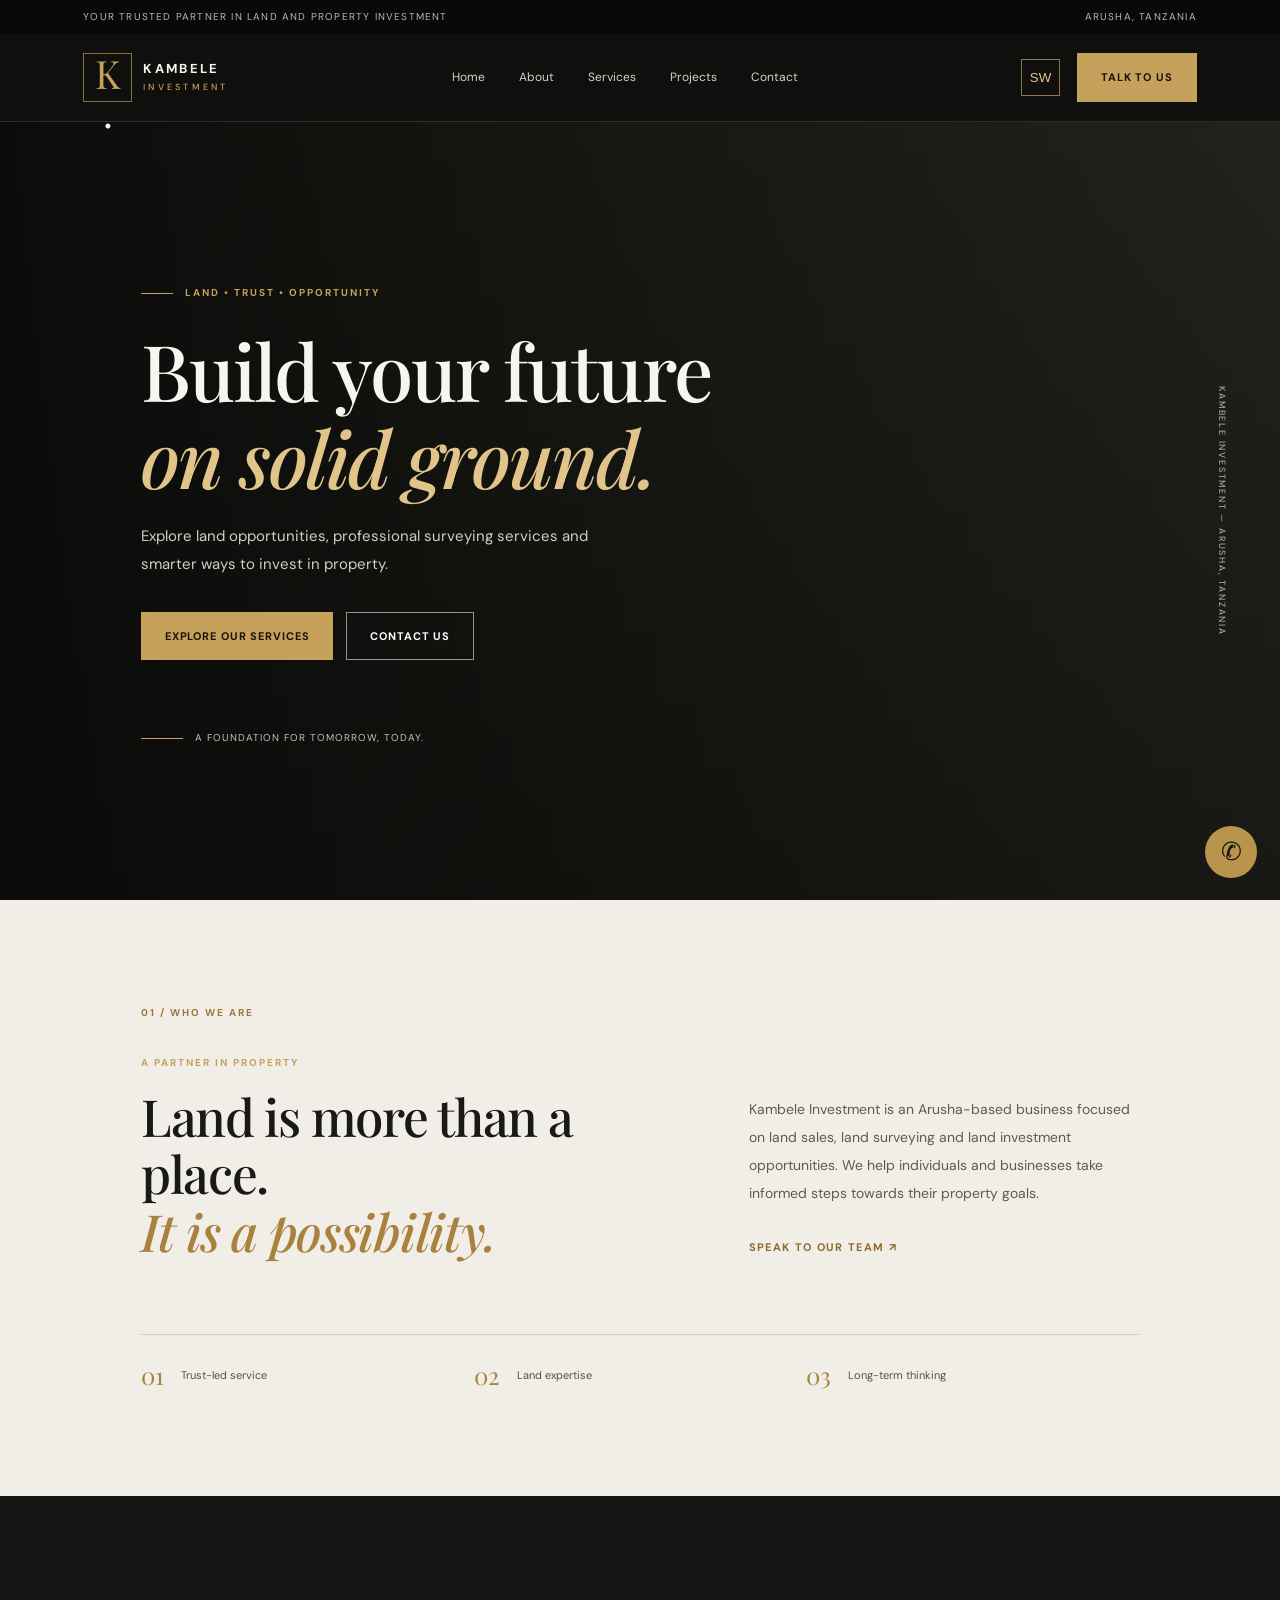
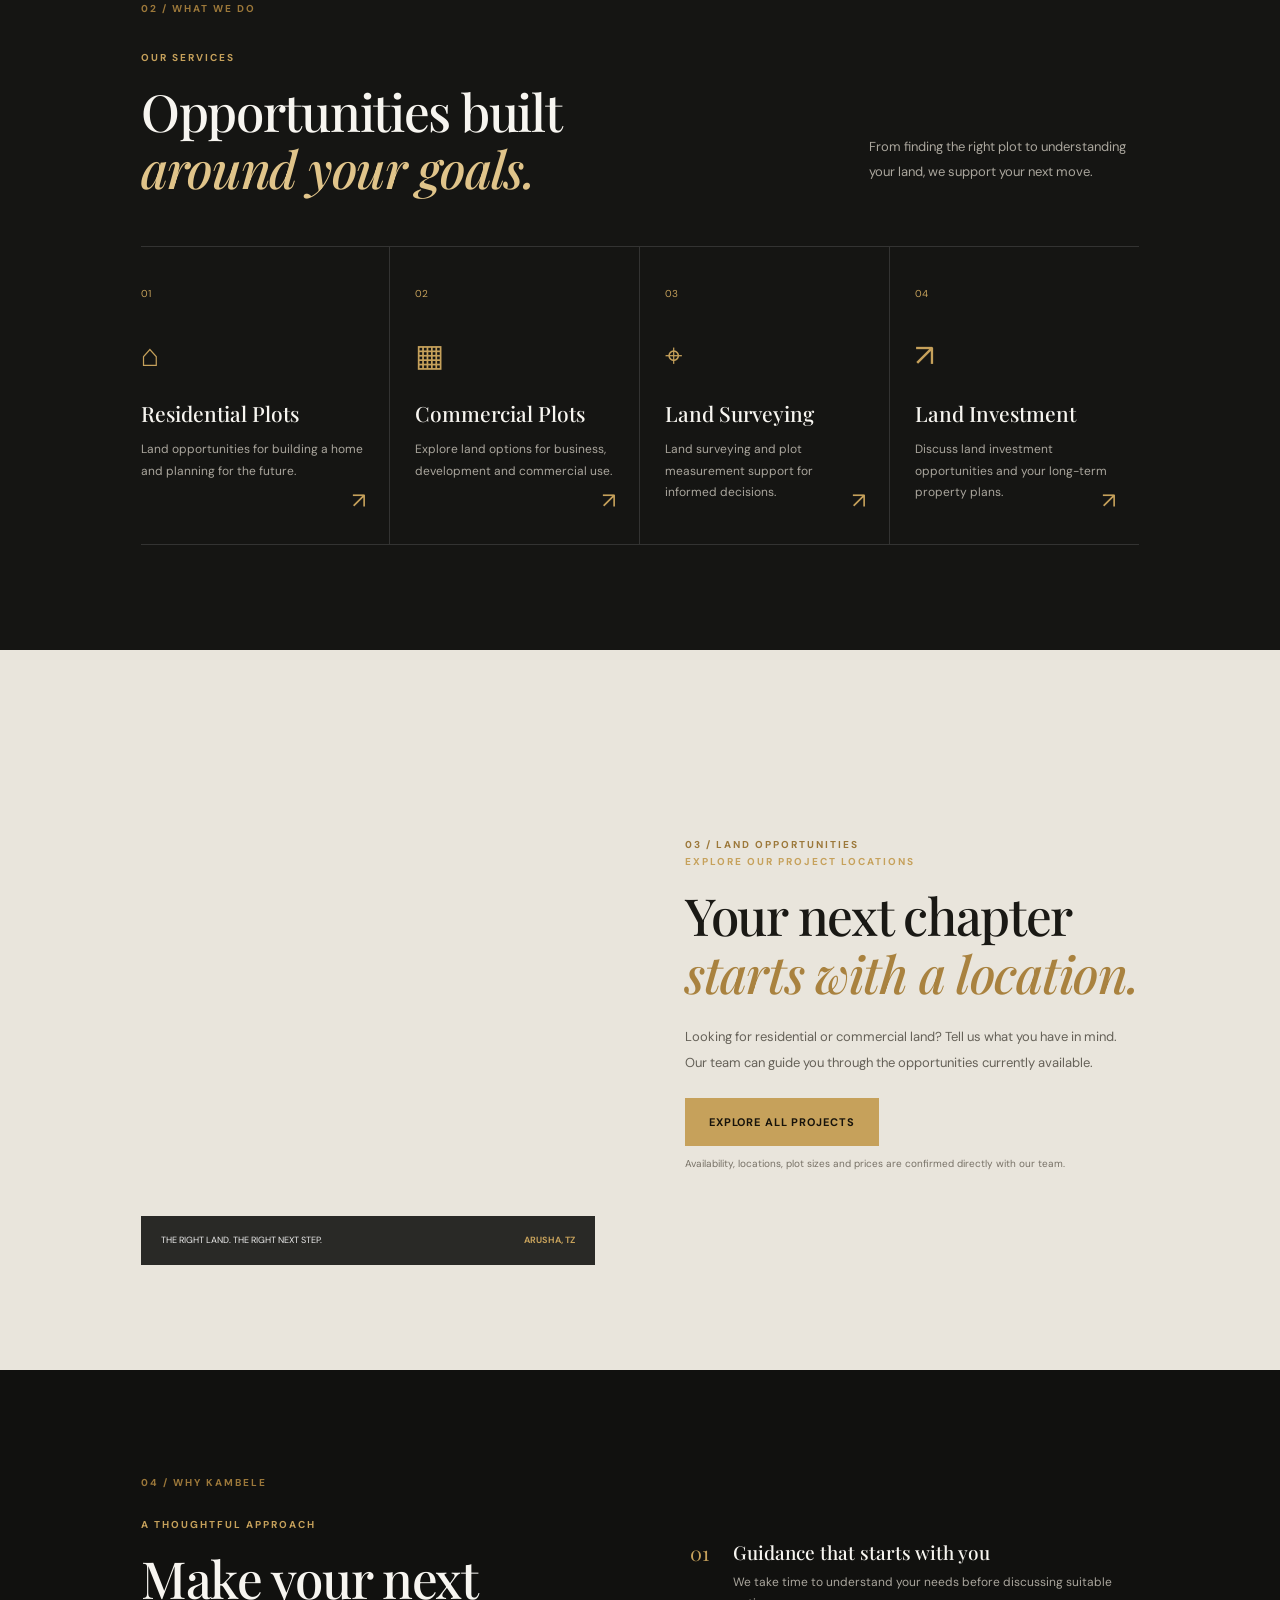
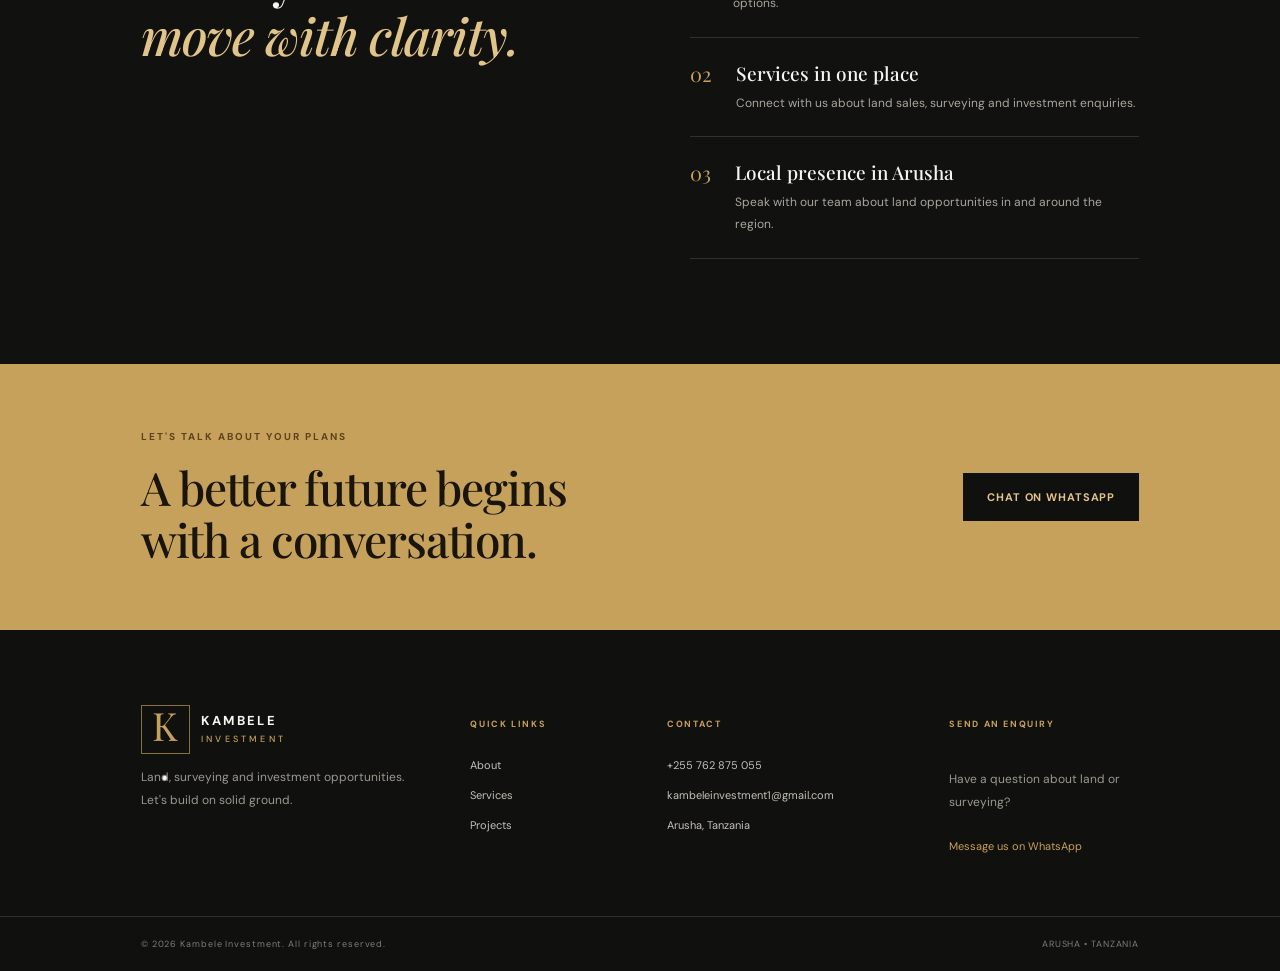
==== commit 66b8238c: "Update index.html" ====
--- a/index.html
+++ b/index.html
@@ -3,11 +3,14 @@
 <head>
   <meta charset="UTF-8">
   <meta name="viewport" content="width=device-width, initial-scale=1.0">
+
   <meta name="description" content="Kambele Investment - Land sales, land surveying and land investment opportunities in Tanzania.">
+
   <title>Kambele Investment | Land & Property Investment</title>
 
   <link rel="preconnect" href="https://fonts.googleapis.com">
   <link rel="preconnect" href="https://fonts.gstatic.com" crossorigin>
+
   <link href="https://fonts.googleapis.com/css2?family=DM+Sans:wght@400;500;600;700&family=Playfair+Display:wght@500;600;700&display=swap" rel="stylesheet">
 
   <link rel="stylesheet" href="style.css">
@@ -15,36 +18,56 @@
 
 <body>
 
+<!-- ANNOUNCEMENT BAR -->
+
 <div class="announcement">
-  <span data-i18n="announcement">Your trusted partner in land and property investment</span>
+  <span data-i18n="announcement">
+    Your trusted partner in land and property investment
+  </span>
   <span>Arusha, Tanzania</span>
 </div>
 
+<!-- HEADER -->
+
 <header class="site-header">
 
-  <a class="brand" href="#home">
+  <a class="brand" href="index.html">
     <span class="brand-mark">K<span>.</span></span>
-    <span class="brand-name">KAMBELE
+
+    <span class="brand-name">
+      KAMBELE
       <small>INVESTMENT</small>
     </span>
   </a>
 
-  <button class="menu-toggle" aria-label="Open navigation">☰</button>
+  <button class="menu-toggle"
+          aria-label="Open navigation"
+          aria-expanded="false">
+    ☰
+  </button>
 
   <nav class="nav">
-    <a href="#home" data-i18n="navHome">Home</a>
+    <a href="index.html" data-i18n="navHome">Home</a>
     <a href="#about" data-i18n="navAbout">About</a>
     <a href="#services" data-i18n="navServices">Services</a>
-    <a href="#projects" data-i18n="navProjects">Projects</a>
+    <a href="projects.html" data-i18n="navProjects">Projects</a>
     <a href="#contact" data-i18n="navContact">Contact</a>
   </nav>
 
   <div class="header-actions">
-    <button class="lang-switch" id="languageToggle">SW</button>
+
+    <button class="lang-switch" id="languageToggle">
+      SW
+    </button>
+
     <a class="button button-gold header-cta"
        href="https://wa.me/255762875055"
        target="_blank"
-       data-i18n="headerCta">Talk to us</a>
+       rel="noopener"
+       data-i18n="headerCta">
+      Talk to us
+    </a>
+
   </div>
 
 </header>
@@ -75,11 +98,19 @@
     </p>
 
     <div class="hero-buttons">
-      <a class="button button-gold" href="#services"
-         data-i18n="exploreServices">Explore our services</a>
-
-      <a class="button button-outline" href="#contact"
-         data-i18n="contactUs">Contact us</a>
+
+      <a class="button button-gold"
+         href="#services"
+         data-i18n="exploreServices">
+        Explore our services
+      </a>
+
+      <a class="button button-outline"
+         href="#contact"
+         data-i18n="contactUs">
+        Contact us
+      </a>
+
     </div>
 
     <div class="hero-note">
@@ -99,17 +130,23 @@
 
 <section class="intro section-pad" id="about">
 
-  <div class="section-kicker">01 / WHO WE ARE</div>
+  <div class="section-kicker">
+    01 / WHO WE ARE
+  </div>
 
   <div class="intro-grid">
 
     <div>
-      <p class="gold-label">A PARTNER IN PROPERTY</p>
+
+      <p class="gold-label">
+        A PARTNER IN PROPERTY
+      </p>
 
       <h2 data-i18n="introTitle">
         Land is more than a place.<br>
         <em>It is a possibility.</em>
       </h2>
+
     </div>
 
     <div class="intro-text">
@@ -121,7 +158,8 @@
         towards their property goals.
       </p>
 
-      <a class="text-link" href="#contact">
+      <a class="text-link"
+         href="#contact">
         Speak to our team ↗
       </a>
 
@@ -150,20 +188,27 @@
 
 </section>
 
-<!-- SERVICES -->
+<!-- SERVICES SECTION -->
 
 <section class="services section-pad" id="services">
 
   <div class="section-heading">
 
     <div>
-      <div class="section-kicker">02 / WHAT WE DO</div>
-      <p class="gold-label">OUR SERVICES</p>
+
+      <div class="section-kicker">
+        02 / WHAT WE DO
+      </div>
+
+      <p class="gold-label">
+        OUR SERVICES
+      </p>
 
       <h2 data-i18n="servicesTitle">
         Opportunities built<br>
         <em>around your goals.</em>
       </h2>
+
     </div>
 
     <p class="heading-aside">
@@ -176,73 +221,122 @@
   <div class="service-grid">
 
     <article class="service-card">
+
       <span class="service-number">01</span>
+
       <div class="service-icon">⌂</div>
-      <h3>Residential Plots</h3>
-      <p>Land opportunities for building a home and planning for the future.</p>
-      <a href="#contact">↗</a>
+
+      <h3 data-i18n="service1Title">
+        Residential Plots
+      </h3>
+
+      <p data-i18n="service1Copy">
+        Land opportunities for building a home and planning for the future.
+      </p>
+
+      <a href="#contact" aria-label="Ask about residential plots">↗</a>
+
     </article>
 
     <article class="service-card">
+
       <span class="service-number">02</span>
+
       <div class="service-icon">▦</div>
-      <h3>Commercial Plots</h3>
-      <p>Explore land options for business, development and commercial use.</p>
-      <a href="#contact">↗</a>
+
+      <h3 data-i18n="service2Title">
+        Commercial Plots
+      </h3>
+
+      <p data-i18n="service2Copy">
+        Explore land options for business, development and commercial use.
+      </p>
+
+      <a href="#contact" aria-label="Ask about commercial plots">↗</a>
+
     </article>
 
     <article class="service-card">
+
       <span class="service-number">03</span>
+
       <div class="service-icon">⌖</div>
-      <h3>Land Surveying</h3>
-      <p>Land surveying and plot measurement support for informed decisions.</p>
-      <a href="#contact">↗</a>
+
+      <h3 data-i18n="service3Title">
+        Land Surveying
+      </h3>
+
+      <p data-i18n="service3Copy">
+        Land surveying and plot measurement support for informed decisions.
+      </p>
+
+      <a href="#contact" aria-label="Ask about land surveying">↗</a>
+
     </article>
 
     <article class="service-card">
+
       <span class="service-number">04</span>
+
       <div class="service-icon">↗</div>
-      <h3>Land Investment</h3>
-      <p>Discuss land investment opportunities and your long-term property plans.</p>
-      <a href="#contact">↗</a>
+
+      <h3 data-i18n="service4Title">
+        Land Investment
+      </h3>
+
+      <p data-i18n="service4Copy">
+        Discuss land investment opportunities and your long-term property plans.
+      </p>
+
+      <a href="#contact" aria-label="Ask about land investment">↗</a>
+
     </article>
 
   </div>
 
 </section>
 
-<!-- PROJECTS -->
+<!-- PROJECTS INTRODUCTION -->
 
 <section class="feature section-pad" id="projects">
 
   <div class="feature-image">
+
     <div class="image-caption">
+
       <span>THE RIGHT LAND. THE RIGHT NEXT STEP.</span>
+
       <b>ARUSHA, TZ</b>
-    </div>
+
+    </div>
+
   </div>
 
   <div class="feature-content">
 
-    <div class="section-kicker">03 / LAND OPPORTUNITIES</div>
-
-    <p class="gold-label">EXPLORE WITH CONFIDENCE</p>
-
-    <h2>
+    <div class="section-kicker">
+      03 / LAND OPPORTUNITIES
+    </div>
+
+    <p class="gold-label">
+      EXPLORE OUR PROJECT LOCATIONS
+    </p>
+
+    <h2 data-i18n="featureTitle">
       Your next chapter<br>
       <em>starts with a location.</em>
     </h2>
 
-    <p>
+    <p data-i18n="featureCopy">
       Looking for residential or commercial land?
       Tell us what you have in mind. Our team can guide you
       through the opportunities currently available.
     </p>
 
     <a class="button button-gold"
-       href="https://wa.me/255762875055"
-       target="_blank">
-       Ask about available plots
+       href="projects.html"
+       data-i18n="projectsButton">
+      Explore all projects
     </a>
 
     <p class="small-note">
@@ -257,43 +351,79 @@
 
 <section class="why section-pad">
 
-  <div class="section-kicker">04 / WHY KAMBELE</div>
+  <div class="section-kicker">
+    04 / WHY KAMBELE
+  </div>
 
   <div class="why-grid">
 
     <div>
-      <p class="gold-label">A THOUGHTFUL APPROACH</p>
-
-      <h2>
+
+      <p class="gold-label">
+        A THOUGHTFUL APPROACH
+      </p>
+
+      <h2 data-i18n="whyTitle">
         Make your next<br>
         <em>move with clarity.</em>
       </h2>
+
     </div>
 
     <div class="why-list">
 
       <div>
+
         <span>01</span>
+
         <section>
-          <h3>Guidance that starts with you</h3>
-          <p>We take time to understand your needs before discussing suitable options.</p>
+
+          <h3 data-i18n="why1Title">
+            Guidance that starts with you
+          </h3>
+
+          <p data-i18n="why1Copy">
+            We take time to understand your needs before discussing suitable options.
+          </p>
+
         </section>
+
       </div>
 
       <div>
+
         <span>02</span>
+
         <section>
-          <h3>Services in one place</h3>
-          <p>Connect with us about land sales, surveying and investment enquiries.</p>
+
+          <h3 data-i18n="why2Title">
+            Services in one place
+          </h3>
+
+          <p data-i18n="why2Copy">
+            Connect with us about land sales, surveying and investment enquiries.
+          </p>
+
         </section>
+
       </div>
 
       <div>
+
         <span>03</span>
+
         <section>
-          <h3>Local presence in Arusha</h3>
-          <p>Speak with our team about land opportunities in and around the region.</p>
+
+          <h3 data-i18n="why3Title">
+            Local presence in Arusha
+          </h3>
+
+          <p data-i18n="why3Copy">
+            Speak with our team about land opportunities in and around the region.
+          </p>
+
         </section>
+
       </div>
 
     </div>
@@ -307,18 +437,24 @@
 <section class="cta-band">
 
   <div>
-    <p class="gold-label">LET'S TALK ABOUT YOUR PLANS</p>
-
-    <h2>
+
+    <p class="gold-label" data-i18n="ctaLabel">
+      LET'S TALK ABOUT YOUR PLANS
+    </p>
+
+    <h2 data-i18n="ctaTitle">
       A better future begins<br>
       with a conversation.
     </h2>
+
   </div>
 
   <a class="button button-dark"
      href="https://wa.me/255762875055"
-     target="_blank">
-     Chat on WhatsApp ↗
+     target="_blank"
+     rel="noopener"
+     data-i18n="ctaButton">
+    Chat on WhatsApp ↗
   </a>
 
 </section>
@@ -333,15 +469,18 @@
 
     <div class="footer-brand">
 
-      <a class="brand brand-light" href="#home">
+      <a class="brand brand-light" href="index.html">
+
         <span class="brand-mark">K<span>.</span></span>
+
         <span class="brand-name">
           KAMBELE
           <small>INVESTMENT</small>
         </span>
-      </a>
-
-      <p>
+
+      </a>
+
+      <p data-i18n="footerDescription">
         Land, surveying and investment opportunities.
         Let's build on solid ground.
       </p>
@@ -349,46 +488,83 @@
     </div>
 
     <div class="footer-col">
-      <h4>QUICK LINKS</h4>
-      <a href="#about">About</a>
-      <a href="#services">Services</a>
-      <a href="#projects">Projects</a>
+
+      <h4 data-i18n="quickLinks">
+        QUICK LINKS
+      </h4>
+
+      <a href="#about" data-i18n="navAbout">About</a>
+      <a href="#services" data-i18n="navServices">Services</a>
+      <a href="projects.html" data-i18n="navProjects">Projects</a>
+
     </div>
 
     <div class="footer-col">
-      <h4>CONTACT</h4>
-      <a href="https://wa.me/255762875055">+255 762 875 055</a>
+
+      <h4 data-i18n="contactHeading">
+        CONTACT
+      </h4>
+
+      <a href="https://wa.me/255762875055">
+        +255 762 875 055
+      </a>
+
       <a href="mailto:kambeleinvestment1@gmail.com">
         kambeleinvestment1@gmail.com
       </a>
+
       <span>Arusha, Tanzania</span>
+
     </div>
 
     <div class="footer-col">
-      <h4>SEND AN ENQUIRY</h4>
-      <p>Have a question about land or surveying?</p>
+
+      <h4 data-i18n="enquiryHeading">
+        SEND AN ENQUIRY
+      </h4>
+
+      <p data-i18n="enquiryCopy">
+        Have a question about land or surveying?
+      </p>
+
       <a class="footer-whatsapp"
          href="https://wa.me/255762875055"
-         target="_blank">
-         Message us on WhatsApp ↗
-      </a>
+         target="_blank"
+         rel="noopener"
+         data-i18n="footerWhatsApp">
+        Message us on WhatsApp ↗
+      </a>
+
     </div>
 
   </div>
 
   <div class="footer-bottom">
-    <span>© <span id="year"></span> Kambele Investment. All rights reserved.</span>
+
+    <span>
+      © <span id="year"></span>
+      Kambele Investment.
+      <span data-i18n="copyright">All rights reserved.</span>
+    </span>
+
     <span>ARUSHA • TANZANIA</span>
+
   </div>
 
 </footer>
+
+<!-- FLOATING WHATSAPP -->
 
 <a class="floating-whatsapp"
    href="https://wa.me/255762875055"
    target="_blank"
-   aria-label="WhatsApp">✆</a>
+   rel="noopener"
+   aria-label="WhatsApp">
+  ✆
+</a>
 
 <script src="script.js"></script>
 
 </body>
 </html>
+
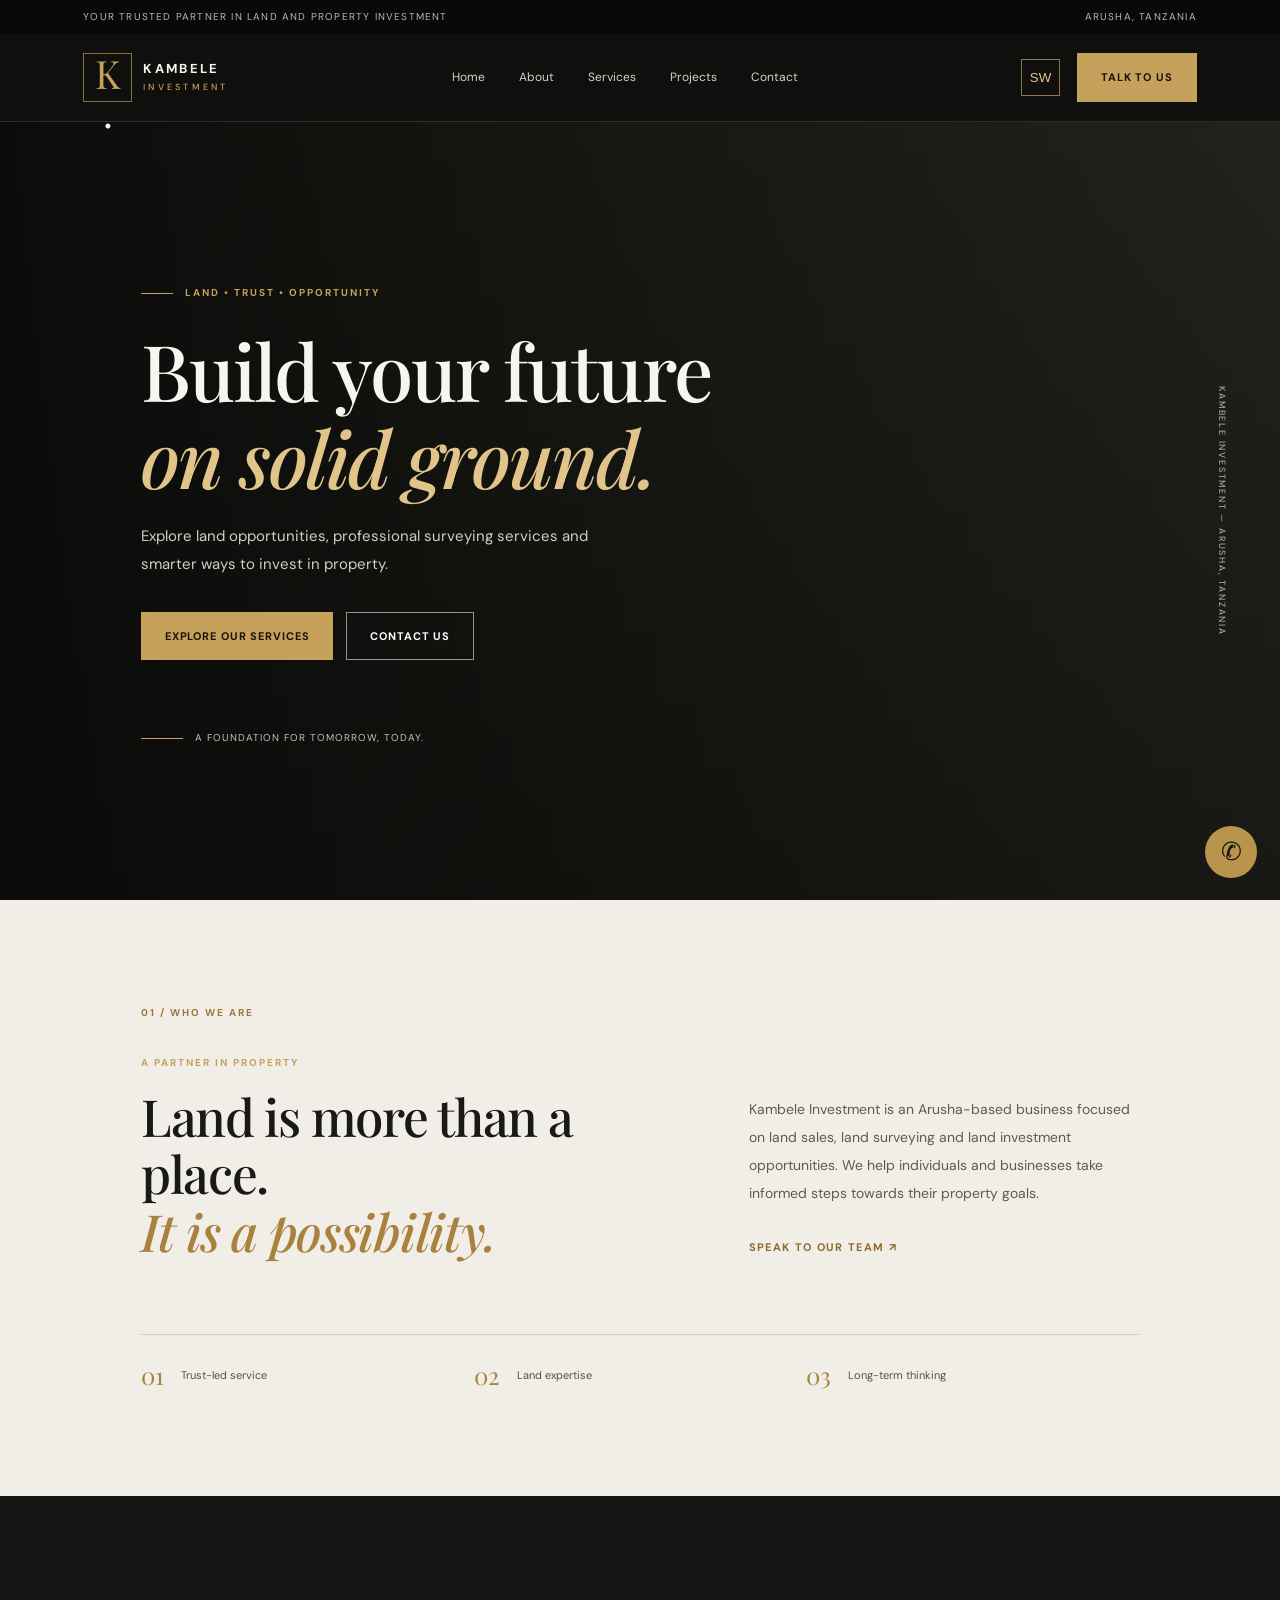
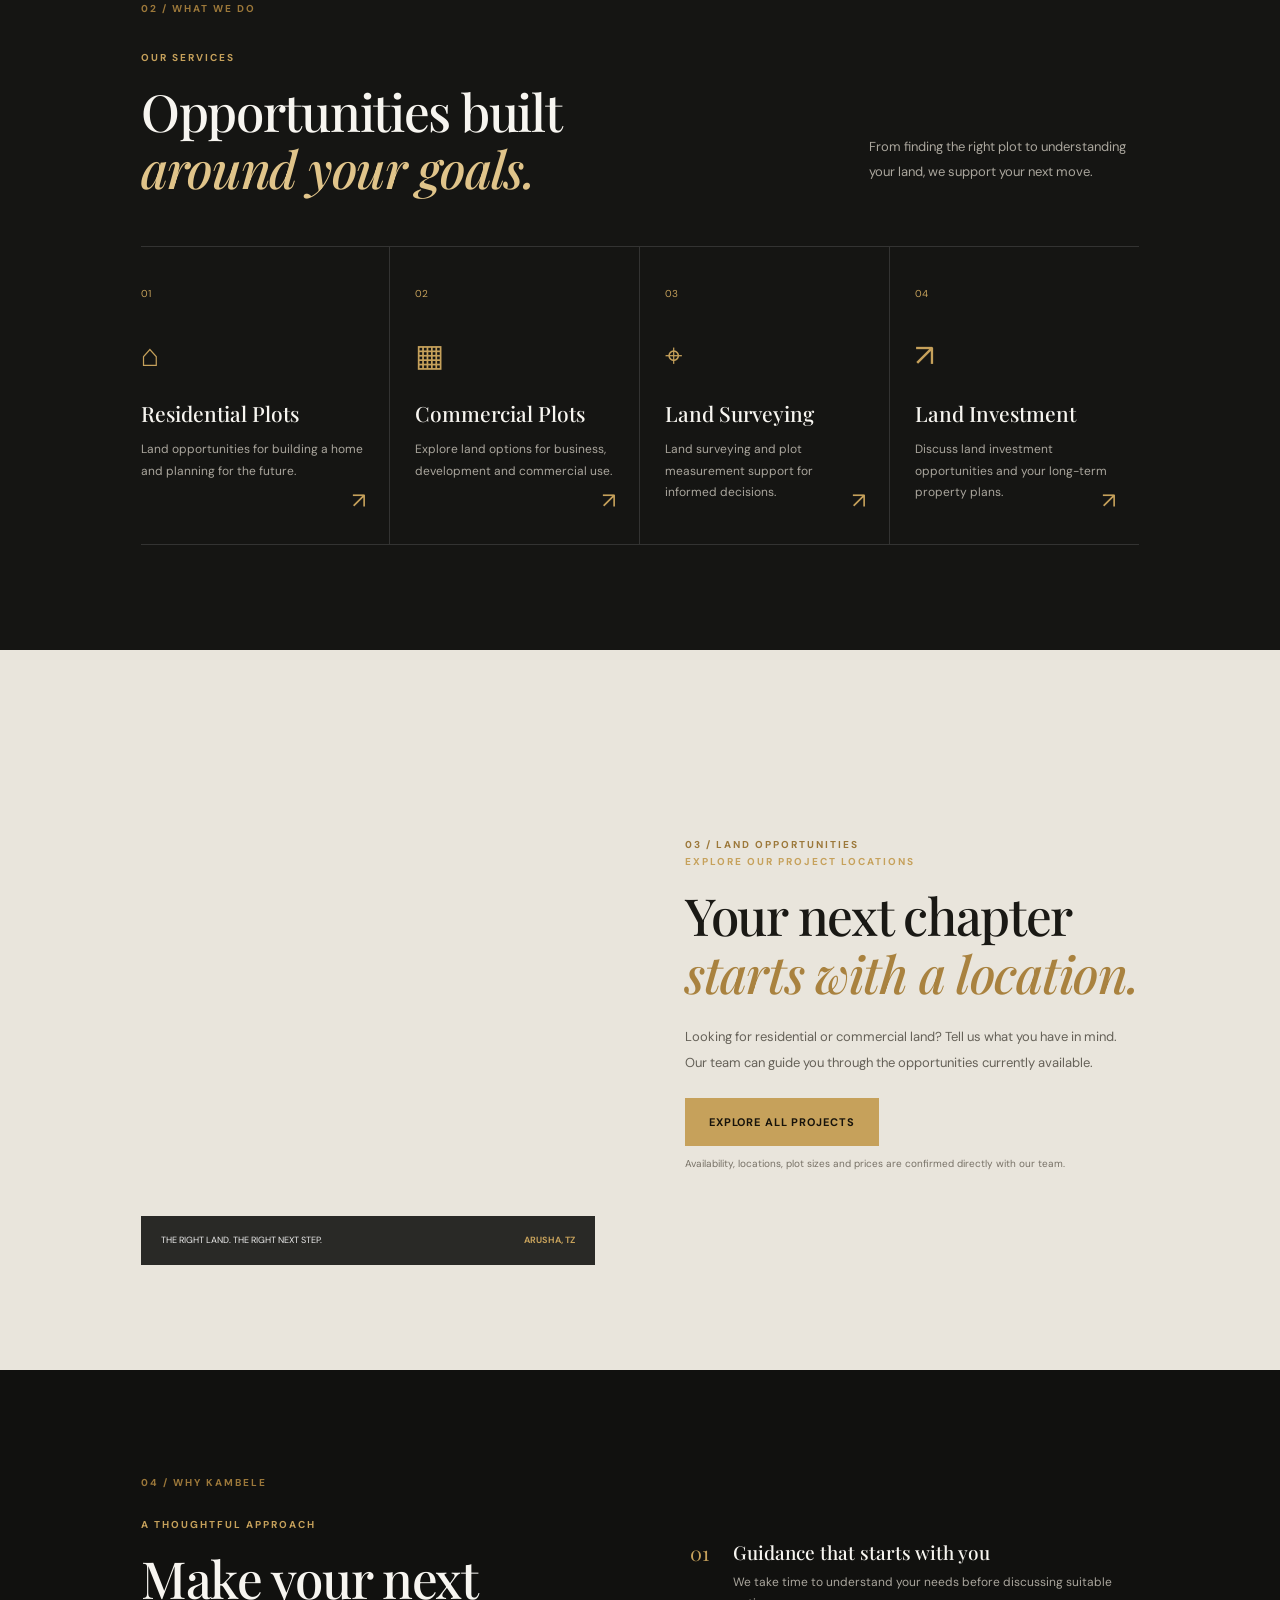
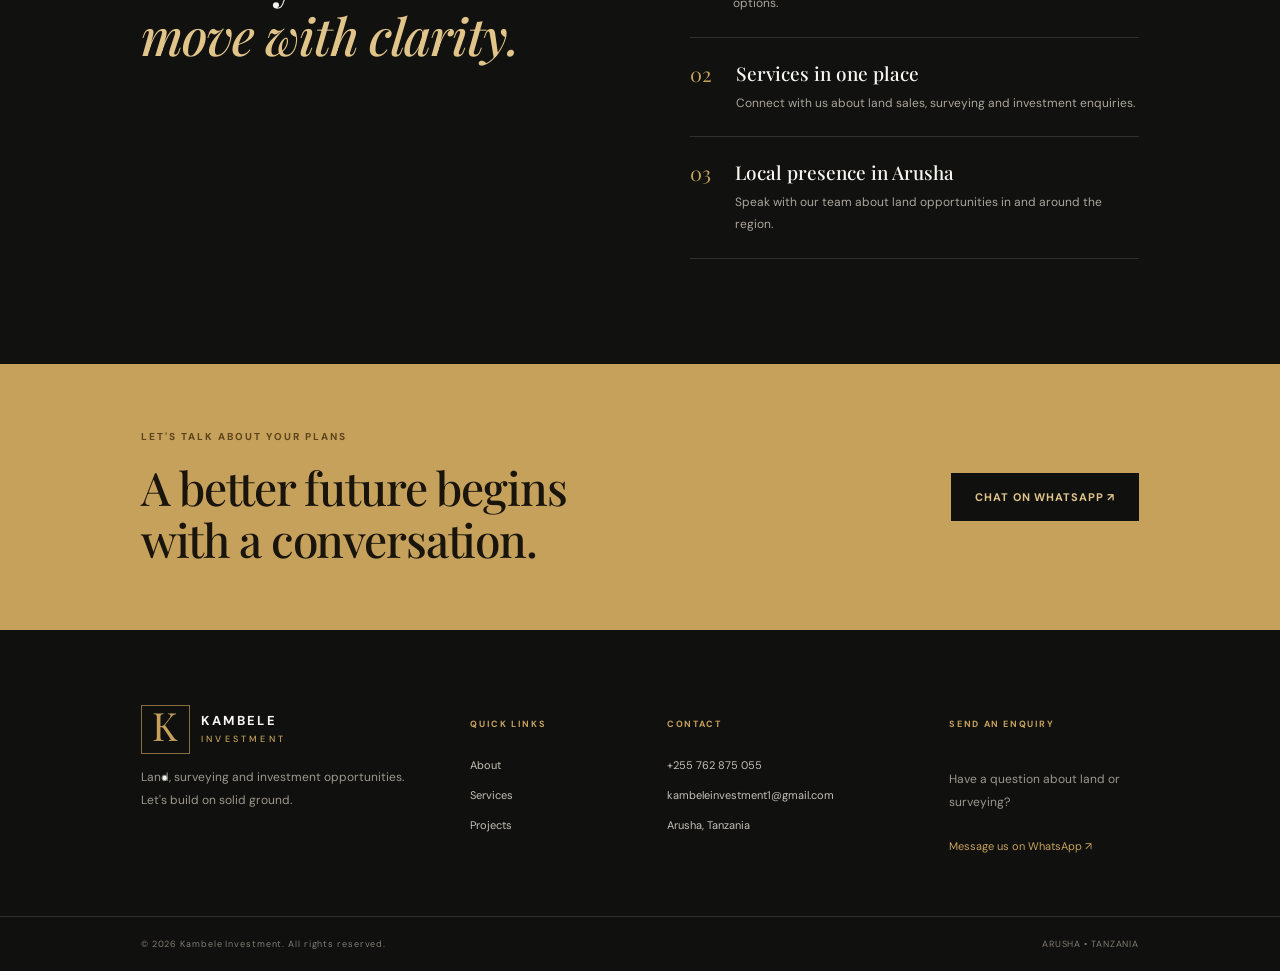
==== commit 37fe98ae: "Update index.html" ====
--- a/index.html
+++ b/index.html
@@ -48,7 +48,7 @@
 
   <nav class="nav">
     <a href="index.html" data-i18n="navHome">Home</a>
-    <a href="#about" data-i18n="navAbout">About</a>
+    <a href="#about.html" data-i18n="navAbout">About</a>
     <a href="#services" data-i18n="navServices">Services</a>
     <a href="projects.html" data-i18n="navProjects">Projects</a>
     <a href="#contact" data-i18n="navContact">Contact</a>
--- a/style.css
+++ b/style.css
@@ -729,3 +729,565 @@
     align-items: flex-start;
   }
 }
+
+.projects-hero {
+  min-height: 520px;
+  padding: 100px 11%;
+  position: relative;
+  display: flex;
+  align-items: center;
+  color: white;
+  background:
+    url("https://images.unsplash.com/photo-1500382017468-9049fed747ef?auto=format&fit=crop&w=1800&q=85")
+    center/cover no-repeat;
+}
+
+.projects-hero-overlay {
+  position: absolute;
+  inset: 0;
+  background: linear-gradient(90deg, rgba(10,10,9,.88), rgba(10,10,9,.25));
+}
+
+.projects-hero-content {
+  position: relative;
+  max-width: 650px;
+}
+
+.projects-hero h1 {
+  font: 600 clamp(45px, 6vw, 76px)/1.1 var(--serif);
+  margin: 20px 0;
+}
+
+.projects-hero h1 em,
+.projects-intro h2 em,
+.location-info h3 em,
+.projects-cta h2 em {
+  color: var(--gold);
+}
+
+.projects-hero-content>p:not(.gold-label) {
+  max-width: 520px;
+  color: #ddd8ce;
+  font-size: 14px;
+  line-height: 1.9;
+  margin-bottom: 28px;
+}
+
+.projects-intro {
+  background: #11110f;
+}
+
+.projects-intro-grid {
+  display: grid;
+  grid-template-columns: 1fr 1fr;
+  gap: 10%;
+  align-items: center;
+}
+
+.projects-intro h2,
+.locations-section h2,
+.projects-cta h2 {
+  font: 500 clamp(32px, 4vw, 48px)/1.2 var(--serif);
+}
+
+.projects-intro-grid>p {
+  color: #aaa69d;
+  font-size: 13px;
+  line-height: 2;
+}
+
+.locations-section {
+  background: #e9e5dc;
+  color: #191815;
+}
+
+.location-grid {
+  display: grid;
+  grid-template-columns: repeat(3, 1fr);
+  gap: 28px;
+  margin-top: 45px;
+}
+
+.location-card {
+  background: #f4f1eb;
+  border: 1px solid rgba(0,0,0,.08);
+  transition: .3s;
+}
+
+.location-card:hover {
+  transform: translateY(-7px);
+  box-shadow: 0 15px 35px rgba(0,0,0,.1);
+}
+
+.location-photo {
+  height: 230px;
+  position: relative;
+  background-position: center;
+  background-size: cover;
+}
+
+.location-photo:after {
+  content: "";
+  position: absolute;
+  inset: 0;
+  background: linear-gradient(0deg, rgba(0,0,0,.45), transparent);
+}
+
+.location-photo span {
+  position: absolute;
+  z-index: 1;
+  bottom: 15px;
+  left: 18px;
+  color: white;
+  font: 24px var(--serif);
+}
+
+.location-kisongo {
+  background-image: url("https://images.unsplash.com/photo-1500382017468-9049fed747ef?auto=format&fit=crop&w=800&q=80");
+}
+
+.location-majiyachai {
+  background-image: url("https://images.unsplash.com/photo-1472396961693-142e6e269027?auto=format&fit=crop&w=800&q=80");
+}
+
+.location-kikatiti {
+  background-image: url("https://images.unsplash.com/photo-1441974231531-c6227db76b6e?auto=format&fit=crop&w=800&q=80");
+}
+
+.location-muriet {
+  background-image: url("https://images.unsplash.com/photo-1500530855697-b586d89ba3ee?auto=format&fit=crop&w=800&q=80");
+}
+
+.location-bomangombe {
+  background-image: url("https://images.unsplash.com/photo-1464822759023-fed622ff2c3b?auto=format&fit=crop&w=800&q=80");
+}
+
+.location-moshi {
+  background-image: url("https://images.unsplash.com/photo-1464278533981-50106e6176b1?auto=format&fit=crop&w=800&q=80");
+}
+
+.location-info {
+  padding: 24px;
+}
+
+.location-info>p {
+  color: #9a773c;
+  font-size: 9px;
+  letter-spacing: .15em;
+}
+
+.location-info h3 {
+  font: 24px var(--serif);
+  margin: 10px 0 20px;
+}
+
+.location-info a {
+  font-size: 11px;
+  color: #947039;
+  border-bottom: 1px solid #c7ae80;
+  padding-bottom: 5px;
+}
+
+.availability-note {
+  font-size: 11px;
+  line-height: 1.8;
+  color: #716b60;
+  margin-top: 30px;
+}
+
+.projects-cta {
+  padding: 85px 7%;
+  text-align: center;
+  background: var(--gold);
+  color: #19150d;
+}
+
+.projects-cta h2 {
+  margin: 18px 0;
+}
+
+.projects-cta h2 em {
+  color: #fff5df;
+}
+
+.projects-cta>p:not(.gold-label) {
+  font-size: 13px;
+  margin: 0 auto 25px;
+  max-width: 500px;
+  line-height: 1.8;
+}
+
+.projects-cta .gold-label {
+  color: #5b431b;
+}
+
+@media(max-width: 900px) {
+  .location-grid {
+    grid-template-columns: repeat(2, 1fr);
+  }
+}
+
+@media(max-width: 720px) {
+  .projects-hero {
+    min-height: 480px;
+    padding: 80px 7%;
+  }
+
+  .projects-intro-grid {
+    grid-template-columns: 1fr;
+    gap: 20px;
+  }
+
+  .location-grid {
+    grid-template-columns: 1fr;
+  }
+
+  .location-photo {
+    height: 250px;
+  }
+}
+
+/* =========================================
+   ABOUT US PAGE - KAMBELE INVESTMENT
+========================================= */
+
+/* ABOUT HERO */
+
+.about-hero {
+  min-height: 570px;
+  display: flex;
+  align-items: center;
+  position: relative;
+  background:
+    linear-gradient(90deg, rgba(8, 8, 8, 0.94), rgba(8, 8, 8, 0.48)),
+    url("images/about-hero.jpg") center/cover no-repeat;
+}
+
+.about-hero .projects-hero-content {
+  max-width: 850px;
+  padding-top: 70px;
+  padding-bottom: 70px;
+}
+
+.about-hero h1 {
+  max-width: 780px;
+}
+
+.about-hero .projects-hero-content > p:not(.gold-label) {
+  max-width: 620px;
+  line-height: 1.8;
+  margin-bottom: 30px;
+}
+
+
+/* ABOUT INTRODUCTION */
+
+.about-intro {
+  padding-top: 110px;
+  padding-bottom: 110px;
+}
+
+.about-intro-grid {
+  display: grid;
+  grid-template-columns: 1.1fr 0.9fr;
+  gap: 90px;
+  align-items: center;
+  margin-top: 55px;
+}
+
+.about-intro-heading h2 {
+  max-width: 650px;
+}
+
+.about-intro-copy p {
+  font-size: 16px;
+  line-height: 1.9;
+  color: #777;
+  margin-bottom: 28px;
+}
+
+.about-intro-copy .text-link {
+  display: inline-flex;
+  align-items: center;
+  gap: 10px;
+  color: #b89550;
+  text-decoration: none;
+  font-weight: 600;
+  border-bottom: 1px solid #b89550;
+  padding-bottom: 8px;
+  transition: 0.3s ease;
+}
+
+.about-intro-copy .text-link:hover {
+  gap: 16px;
+  color: #d6b66d;
+}
+
+
+/* VISION AND MISSION */
+
+.about-purpose {
+  background: #0b0b0b;
+  padding: 100px 0;
+}
+
+.about-purpose-grid {
+  display: grid;
+  grid-template-columns: repeat(2, 1fr);
+  gap: 25px;
+}
+
+.about-purpose-card {
+  position: relative;
+  padding: 65px 55px;
+  min-height: 420px;
+  border: 1px solid rgba(198, 160, 83, 0.25);
+  background: linear-gradient(
+    145deg,
+    #171717,
+    #0d0d0d
+  );
+  transition: 0.4s ease;
+}
+
+.about-purpose-card:hover {
+  transform: translateY(-8px);
+  border-color: #b89550;
+}
+
+.about-number {
+  position: absolute;
+  top: 30px;
+  right: 30px;
+  color: #777;
+  font-size: 12px;
+  letter-spacing: 2px;
+}
+
+.about-icon {
+  width: 58px;
+  height: 58px;
+  display: flex;
+  align-items: center;
+  justify-content: center;
+  border: 1px solid #b89550;
+  color: #c6a053;
+  font-size: 30px;
+  margin-bottom: 35px;
+}
+
+.about-purpose-card .gold-label {
+  color: #c6a053;
+  letter-spacing: 3px;
+  font-size: 11px;
+  margin-bottom: 18px;
+}
+
+.about-purpose-card h2 {
+  color: #fff;
+  font-family: "Playfair Display", serif;
+  font-size: clamp(27px, 3vw, 38px);
+  line-height: 1.3;
+  margin-bottom: 25px;
+}
+
+.about-purpose-card h2 em {
+  color: #c6a053;
+  font-weight: 500;
+}
+
+.about-purpose-card > p:last-child {
+  color: #aaa;
+  line-height: 1.9;
+  max-width: 480px;
+  font-size: 15px;
+}
+
+
+/* CORE VALUES */
+
+.about-values {
+  padding: 110px 0;
+}
+
+.about-values-heading {
+  margin: 45px 0 60px;
+}
+
+.about-values-heading h2 {
+  max-width: 650px;
+}
+
+.about-values-grid {
+  display: grid;
+  grid-template-columns: repeat(4, 1fr);
+  border-top: 1px solid #e5e0d6;
+  border-bottom: 1px solid #e5e0d6;
+}
+
+.about-value-card {
+  position: relative;
+  padding: 45px 25px;
+  min-height: 260px;
+  border-right: 1px solid #e5e0d6;
+  transition: 0.35s ease;
+}
+
+.about-value-card:last-child {
+  border-right: none;
+}
+
+.about-value-card:hover {
+  background: #f8f5ef;
+}
+
+.value-index {
+  color: #b89550;
+  font-size: 12px;
+  letter-spacing: 2px;
+}
+
+.value-symbol {
+  color: #b89550;
+  font-size: 34px;
+  margin: 28px 0 20px;
+}
+
+.about-value-card h3 {
+  font-family: "Playfair Display", serif;
+  font-size: 21px;
+  color: #171717;
+  margin-bottom: 14px;
+}
+
+.about-value-card p {
+  color: #777;
+  line-height: 1.8;
+  font-size: 14px;
+}
+
+
+/* ABOUT CTA */
+
+.about-cta {
+  background:
+    linear-gradient(rgba(8, 8, 8, 0.88), rgba(8, 8, 8, 0.88)),
+    url("images/about-cta.jpg") center/cover no-repeat;
+}
+
+
+/* =========================================
+   RESPONSIVE DESIGN
+========================================= */
+
+@media (max-width: 1000px) {
+
+  .about-intro-grid {
+    gap: 45px;
+  }
+
+  .about-purpose-card {
+    padding: 55px 35px;
+  }
+
+  .about-values-grid {
+    grid-template-columns: repeat(2, 1fr);
+  }
+
+  .about-value-card:nth-child(2) {
+    border-right: none;
+  }
+
+  .about-value-card:nth-child(1),
+  .about-value-card:nth-child(2) {
+    border-bottom: 1px solid #e5e0d6;
+  }
+
+}
+
+
+@media (max-width: 720px) {
+
+  .about-hero {
+    min-height: 490px;
+    background-position: center;
+  }
+
+  .about-hero .projects-hero-content {
+    padding: 65px 22px;
+  }
+
+  .about-intro {
+    padding-top: 75px;
+    padding-bottom: 75px;
+  }
+
+  .about-intro-grid {
+    grid-template-columns: 1fr;
+    gap: 25px;
+    margin-top: 35px;
+  }
+
+  .about-purpose {
+    padding: 70px 0;
+  }
+
+  .about-purpose-grid {
+    grid-template-columns: 1fr;
+    gap: 18px;
+  }
+
+  .about-purpose-card {
+    min-height: auto;
+    padding: 55px 30px;
+  }
+
+  .about-values {
+    padding: 75px 0;
+  }
+
+  .about-values-heading {
+    margin: 35px 0 40px;
+  }
+
+  .about-values-grid {
+    grid-template-columns: 1fr 1fr;
+  }
+
+  .about-value-card {
+    padding: 30px 18px;
+    min-height: 240px;
+  }
+
+  .about-value-card h3 {
+    font-size: 18px;
+  }
+
+}
+
+
+@media (max-width: 390px) {
+
+  .about-hero {
+    min-height: 450px;
+  }
+
+  .about-purpose-card {
+    padding: 50px 23px;
+  }
+
+  .about-values-grid {
+    grid-template-columns: 1fr;
+  }
+
+  .about-value-card {
+    border-right: none;
+    border-bottom: 1px solid #e5e0d6;
+    min-height: auto;
+  }
+
+  .about-value-card:last-child {
+    border-bottom: none;
+  }
+
+}
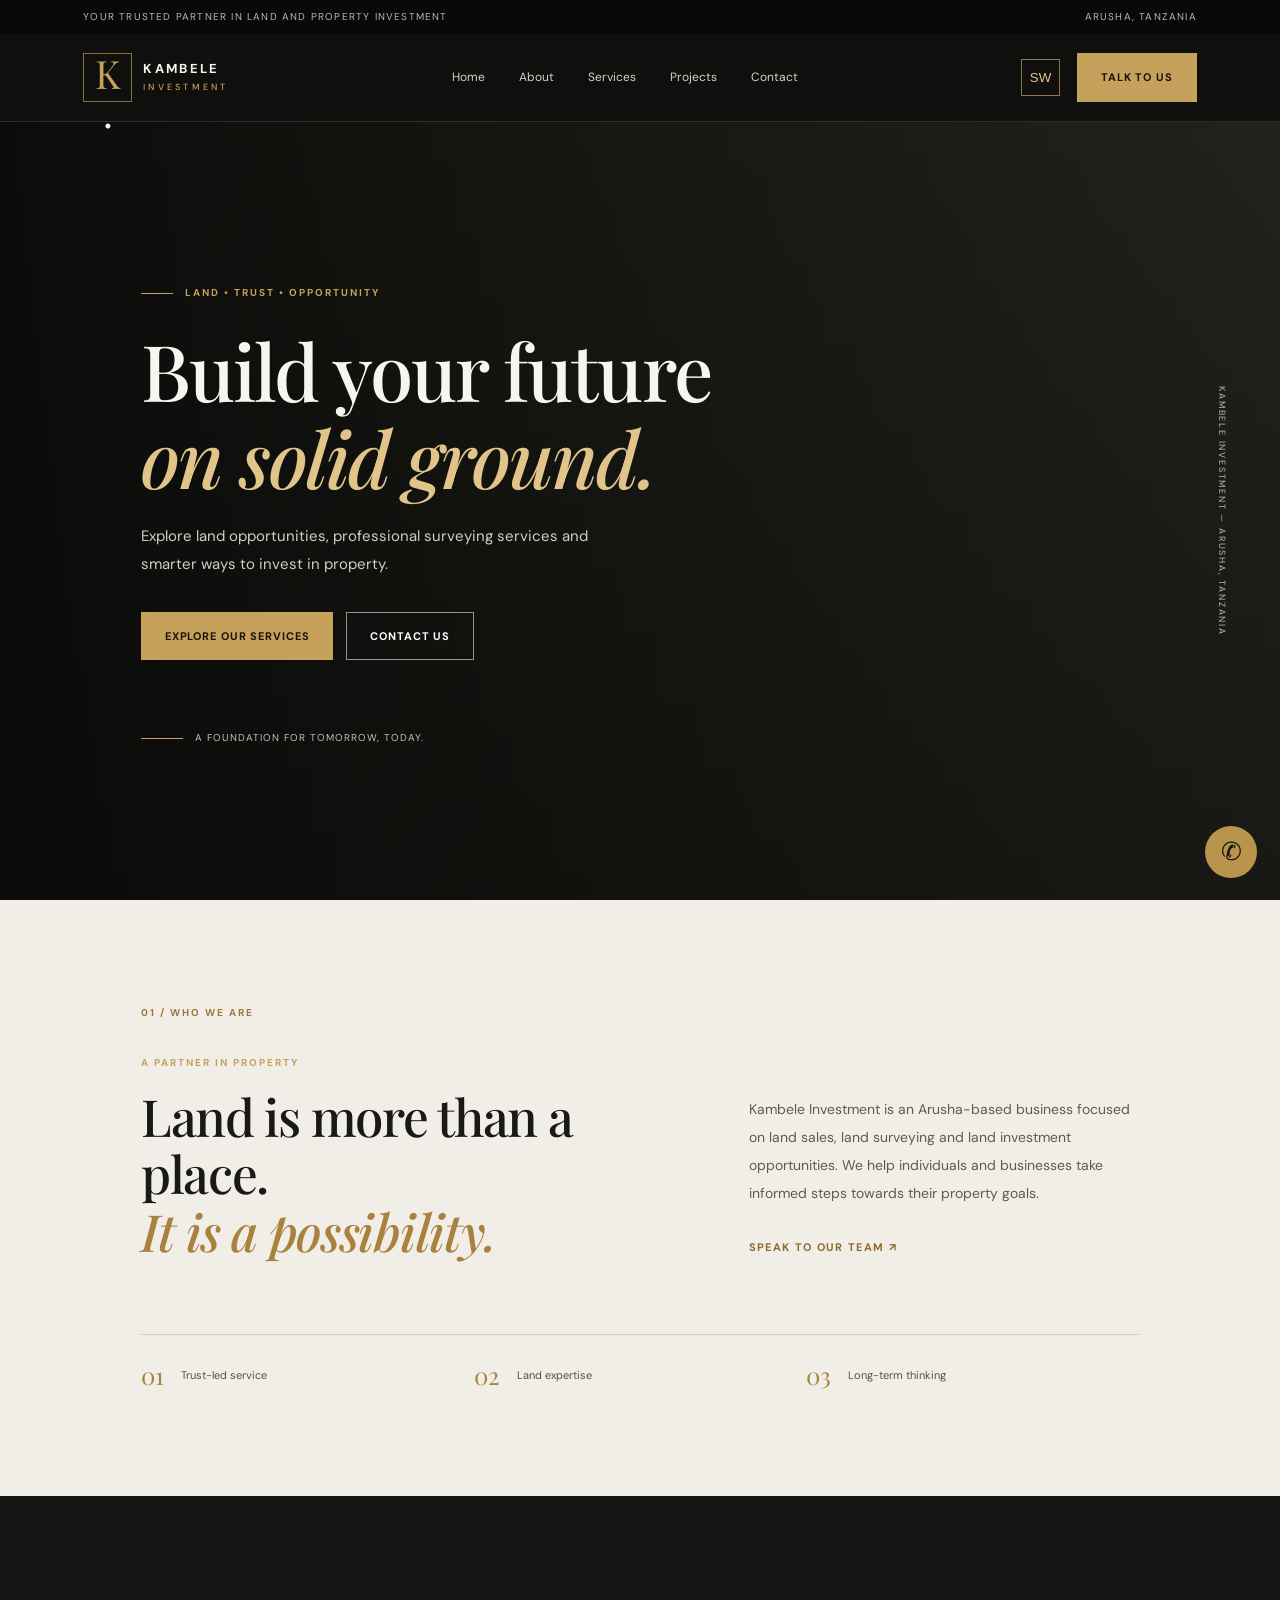
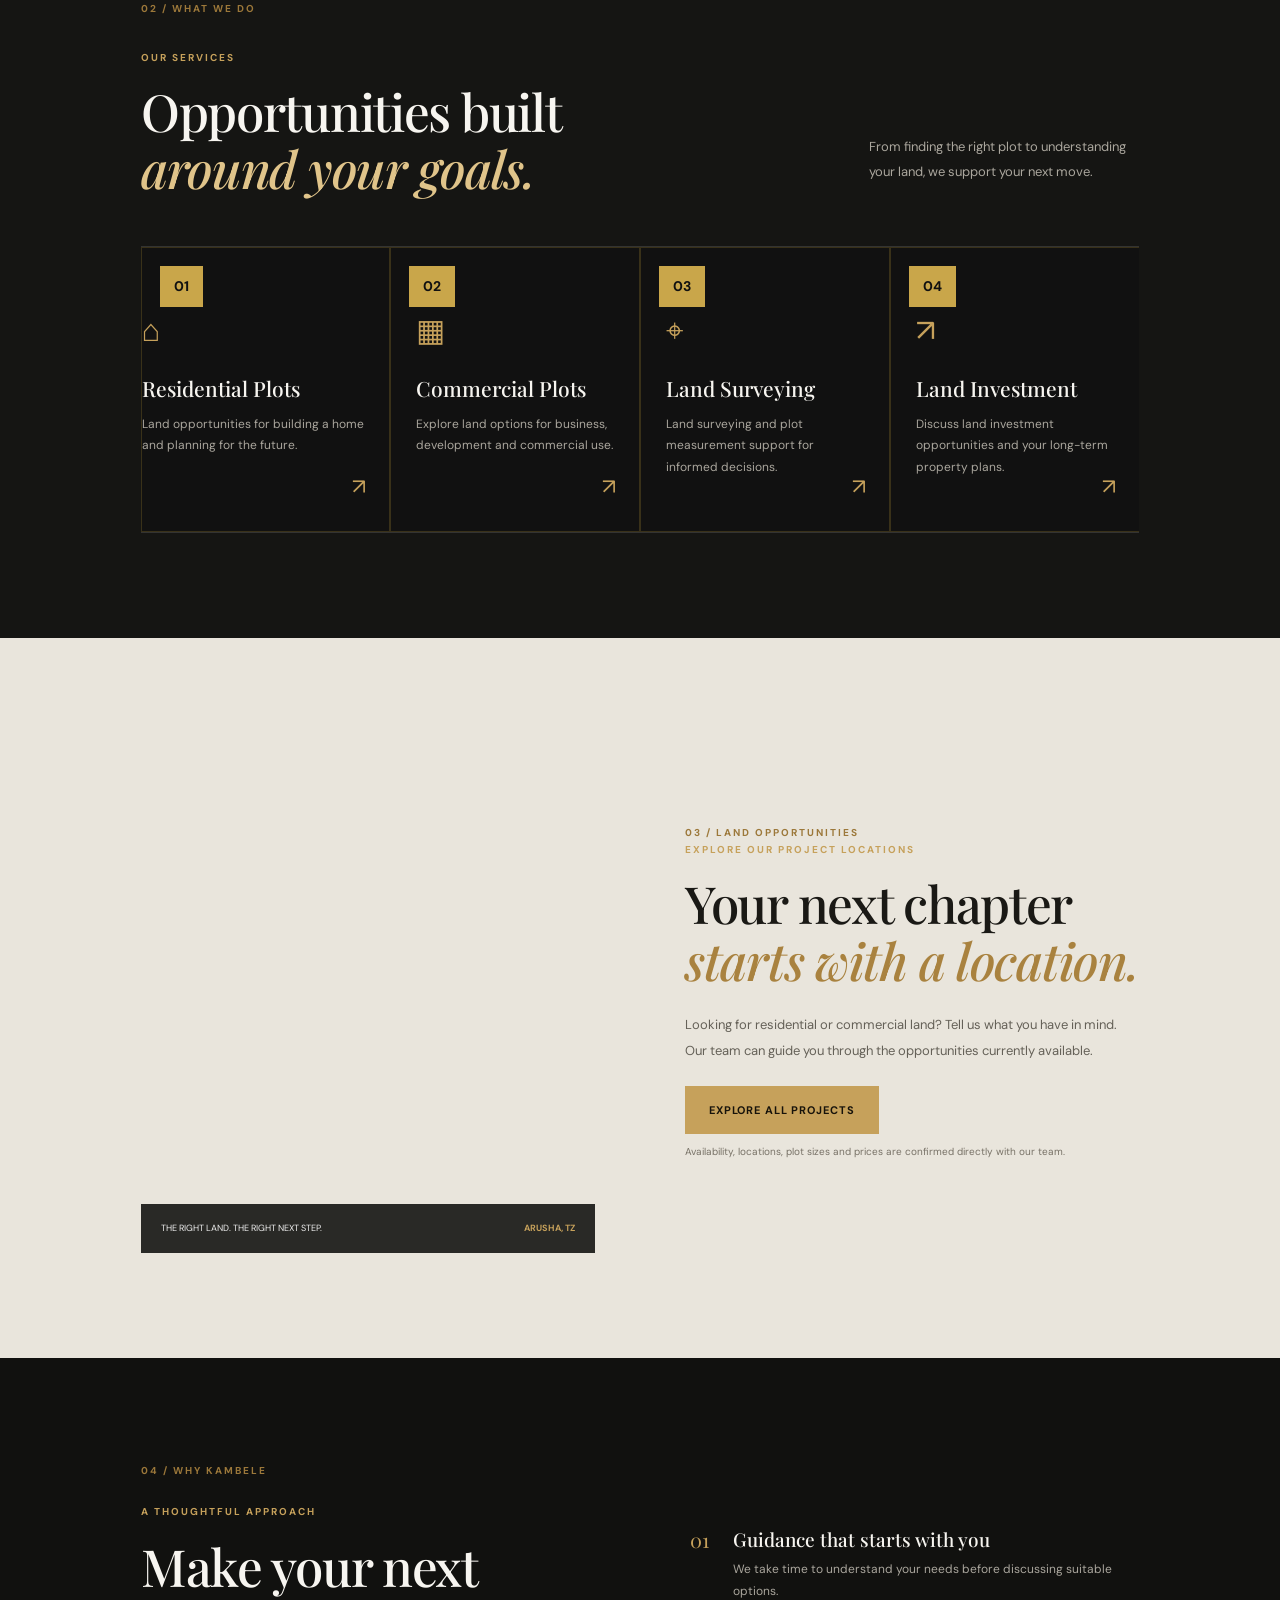
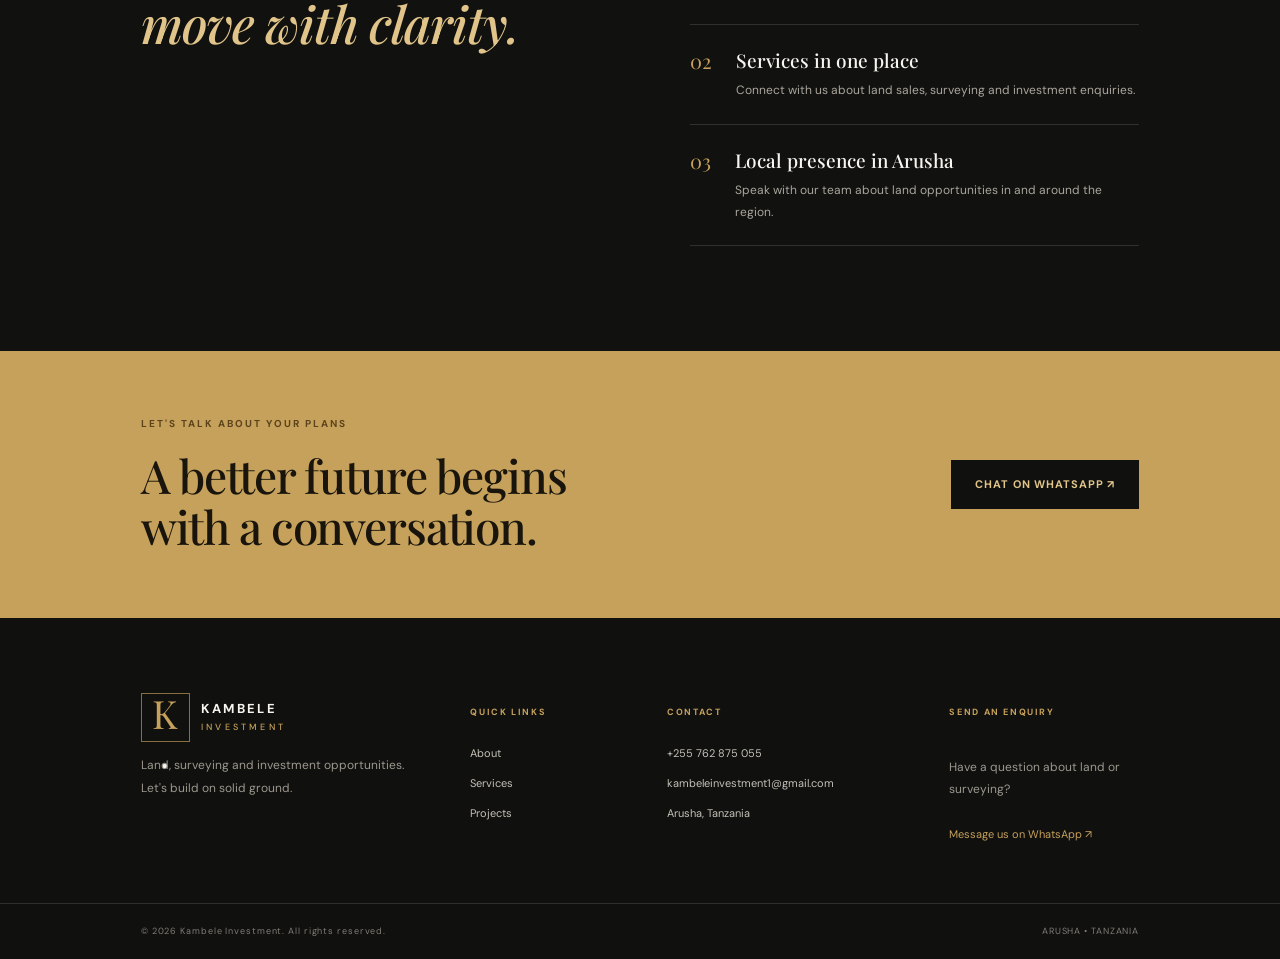
==== commit 0cadfd74: "Update index.html" ====
--- a/index.html
+++ b/index.html
@@ -48,8 +48,8 @@
 
   <nav class="nav">
     <a href="index.html" data-i18n="navHome">Home</a>
-    <a href="#about.html" data-i18n="navAbout">About</a>
-    <a href="#services" data-i18n="navServices">Services</a>
+    <a href="about.html" data-i18n="navAbout">About</a>
+    <a href="services.html" data-i18n="navServices">Services</a>
     <a href="projects.html" data-i18n="navProjects">Projects</a>
     <a href="#contact" data-i18n="navContact">Contact</a>
   </nav>
--- a/style.css
+++ b/style.css
@@ -1291,3 +1291,280 @@
   }
 
 }
+/* ABOUT CTA - WHITE TEXT */
+.about-cta,
+.about-cta h2,
+.about-cta h3,
+.about-cta p,
+.about-cta .gold-label {
+    color: #ffffff !important;
+}
+
+/* =================================
+   KAMBELE SERVICES PAGE
+================================= */
+
+.services-hero {
+  background-image: url("images/services-hero.jpg");
+  background-position: center;
+  background-size: cover;
+}
+
+.services-intro {
+  padding: 90px 20px 55px;
+  text-align: center;
+}
+
+.services-intro .container {
+  max-width: 850px;
+  margin: auto;
+}
+
+.services-intro h2 {
+  font-size: clamp(30px, 4vw, 46px);
+  margin: 15px 0;
+}
+
+.services-intro p:not(.gold-label) {
+  line-height: 1.8;
+  color: #aaa;
+}
+
+/* SERVICES GRID */
+
+.services-list {
+  padding: 40px 20px 100px;
+}
+
+.services-grid {
+  display: grid;
+  grid-template-columns: repeat(3, 1fr);
+  gap: 28px;
+  max-width: 1200px;
+  margin: auto;
+}
+
+.service-card {
+  background: #111;
+  border: 1px solid rgba(212, 175, 55, 0.2);
+  overflow: hidden;
+  transition: transform .4s ease, border-color .4s ease;
+}
+
+.service-card:hover {
+  transform: translateY(-8px);
+  border-color: #c9a64a;
+}
+
+.service-image {
+  height: 230px;
+  position: relative;
+  background-size: cover;
+  background-position: center;
+}
+
+.service-image-1 {
+  background-image: url("images/residential-plots.jpg");
+}
+
+.service-image-2 {
+  background-image: url("images/commercial-plots.jpg");
+}
+
+.service-image-3 {
+  background-image: url("images/land-surveying.jpg");
+}
+
+.service-image-4 {
+  background-image: url("images/land-investment.jpg");
+}
+
+.service-image-5 {
+  background-image: url("images/other-services.jpg");
+}
+
+.service-number {
+  position: absolute;
+  top: 18px;
+  left: 18px;
+  background: #c9a64a;
+  color: #111;
+  font-size: 14px;
+  font-weight: 700;
+  padding: 9px 14px;
+}
+
+.service-content {
+  padding: 28px;
+}
+
+.service-content .gold-label {
+  font-size: 11px;
+  letter-spacing: 2px;
+}
+
+.service-content h3 {
+  color: #fff;
+  font-size: 23px;
+  margin: 12px 0;
+}
+
+.service-content p {
+  color: #aaa;
+  font-size: 14px;
+  line-height: 1.8;
+  min-height: 100px;
+}
+
+.service-content a {
+  display: inline-block;
+  margin-top: 18px;
+  color: #c9a64a;
+  font-size: 14px;
+  font-weight: 600;
+  text-decoration: none;
+  transition: color .3s ease;
+}
+
+.service-content a:hover {
+  color: #fff;
+}
+
+/* WHY CHOOSE US */
+
+.services-why {
+  background: #0c0c0c;
+  padding: 100px 20px;
+  border-top: 1px solid rgba(212, 175, 55, .15);
+  border-bottom: 1px solid rgba(212, 175, 55, .15);
+}
+
+.services-why-heading {
+  text-align: center;
+  max-width: 750px;
+  margin: 0 auto 55px;
+}
+
+.services-why-heading h2 {
+  color: #fff;
+  font-size: clamp(28px, 4vw, 42px);
+  margin: 15px 0;
+}
+
+.services-why-heading p:not(.gold-label) {
+  color: #aaa;
+  line-height: 1.8;
+}
+
+.services-benefits {
+  display: grid;
+  grid-template-columns: repeat(3, 1fr);
+  gap: 30px;
+  max-width: 1100px;
+  margin: auto;
+}
+
+.benefit-item {
+  padding: 35px;
+  border: 1px solid rgba(212, 175, 55, .2);
+  background: #111;
+  transition: .3s ease;
+}
+
+.benefit-item:hover {
+  border-color: #c9a64a;
+  transform: translateY(-5px);
+}
+
+.benefit-item span {
+  color: #c9a64a;
+  font-size: 30px;
+  font-weight: 700;
+}
+
+.benefit-item h3 {
+  color: #fff;
+  margin: 20px 0 12px;
+}
+
+.benefit-item p {
+  color: #aaa;
+  font-size: 14px;
+  line-height: 1.8;
+}
+
+/* SERVICES CTA */
+
+.services-cta {
+  background-image: url("images/services-cta.jpg");
+  background-position: center;
+  background-size: cover;
+  text-align: center;
+  position: relative;
+  padding: 100px 20px;
+}
+
+.services-cta-content {
+  position: relative;
+  z-index: 2;
+  max-width: 800px;
+  margin: auto;
+}
+
+.services-cta h2,
+.services-cta p {
+  color: #fff;
+}
+
+.services-cta h2 {
+  font-size: clamp(30px, 4vw, 46px);
+  margin: 18px 0;
+}
+
+.services-cta p:not(.gold-label) {
+  line-height: 1.8;
+  margin-bottom: 28px;
+}
+
+/* RESPONSIVE */
+
+@media (max-width: 1000px) {
+  .services-grid {
+    grid-template-columns: repeat(2, 1fr);
+  }
+
+  .services-benefits {
+    grid-template-columns: repeat(2, 1fr);
+  }
+}
+
+@media (max-width: 720px) {
+  .services-grid,
+  .services-benefits {
+    grid-template-columns: 1fr;
+  }
+
+  .services-intro {
+    padding: 65px 20px 35px;
+  }
+
+  .services-list {
+    padding: 25px 18px 70px;
+  }
+
+  .service-image {
+    height: 220px;
+  }
+
+  .service-content p {
+    min-height: auto;
+  }
+
+  .services-why {
+    padding: 70px 20px;
+  }
+
+  .services-cta {
+    padding: 75px 20px;
+  }
+}
